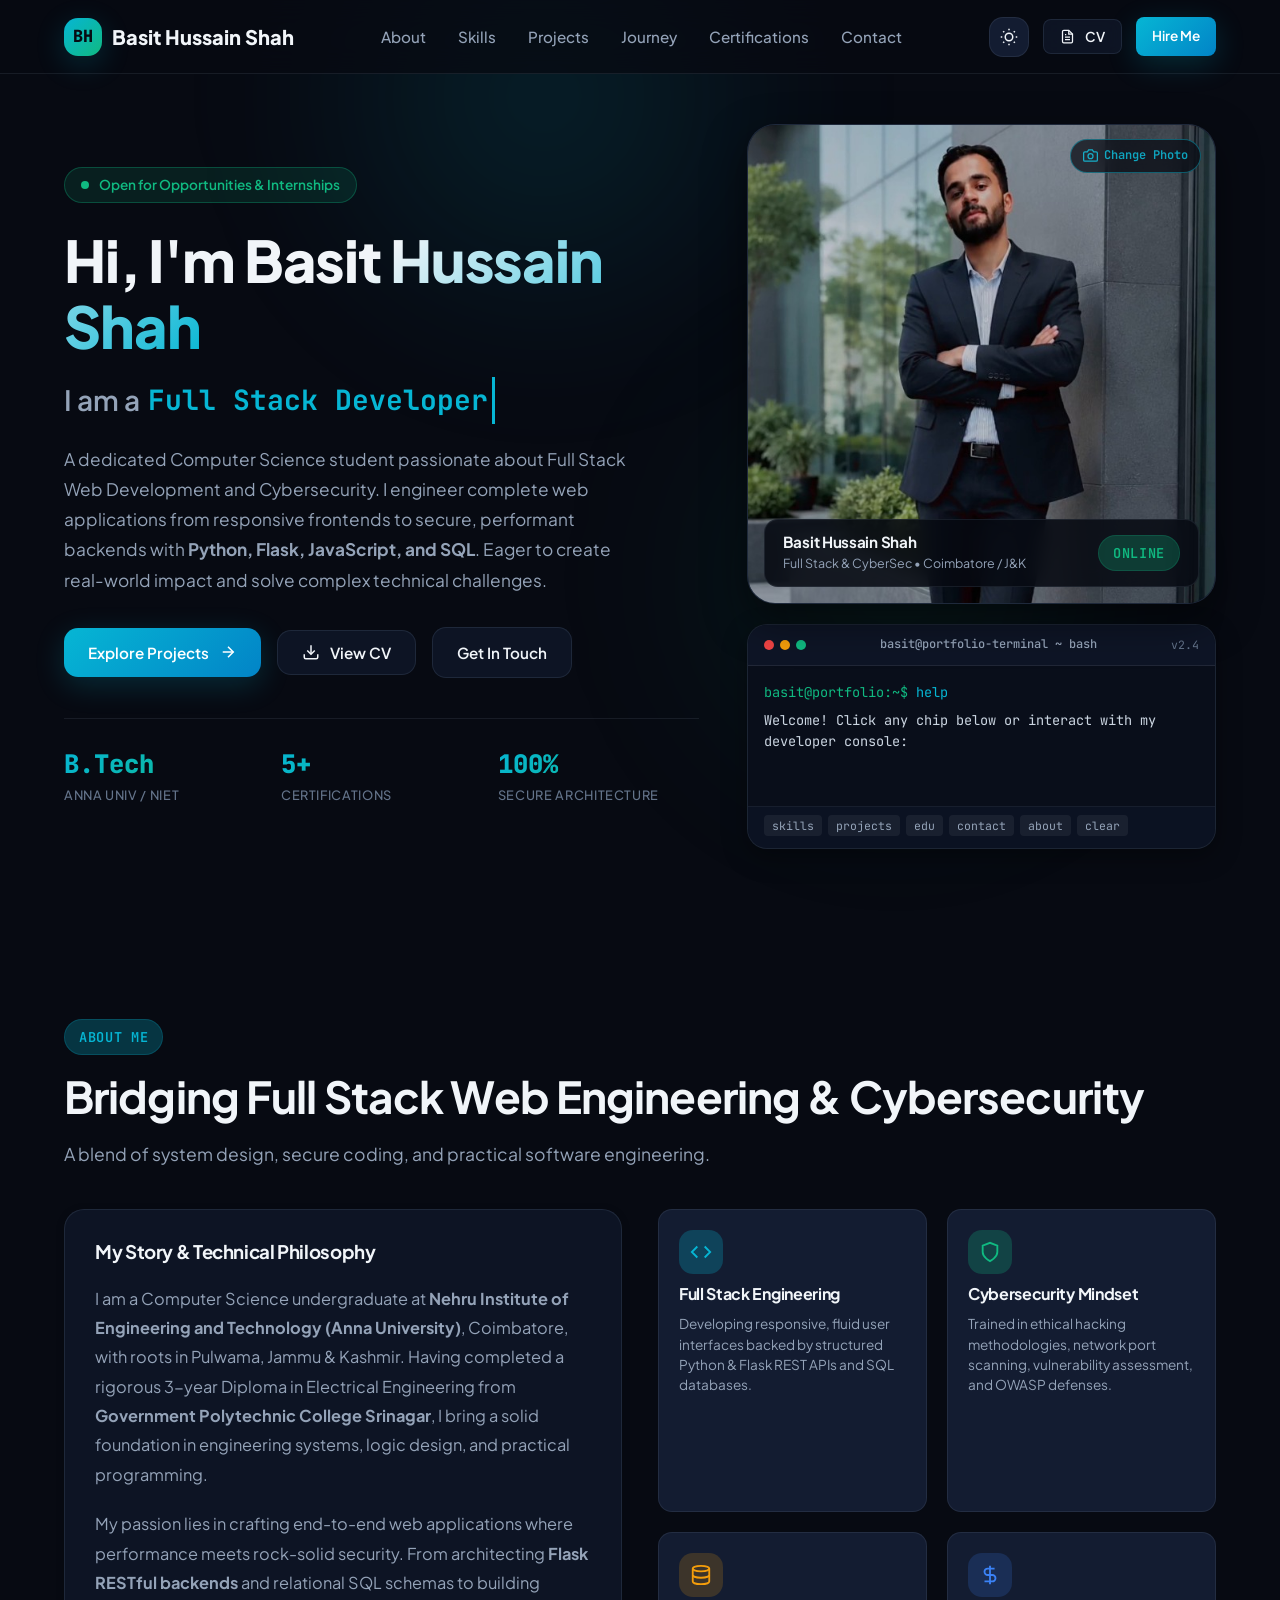
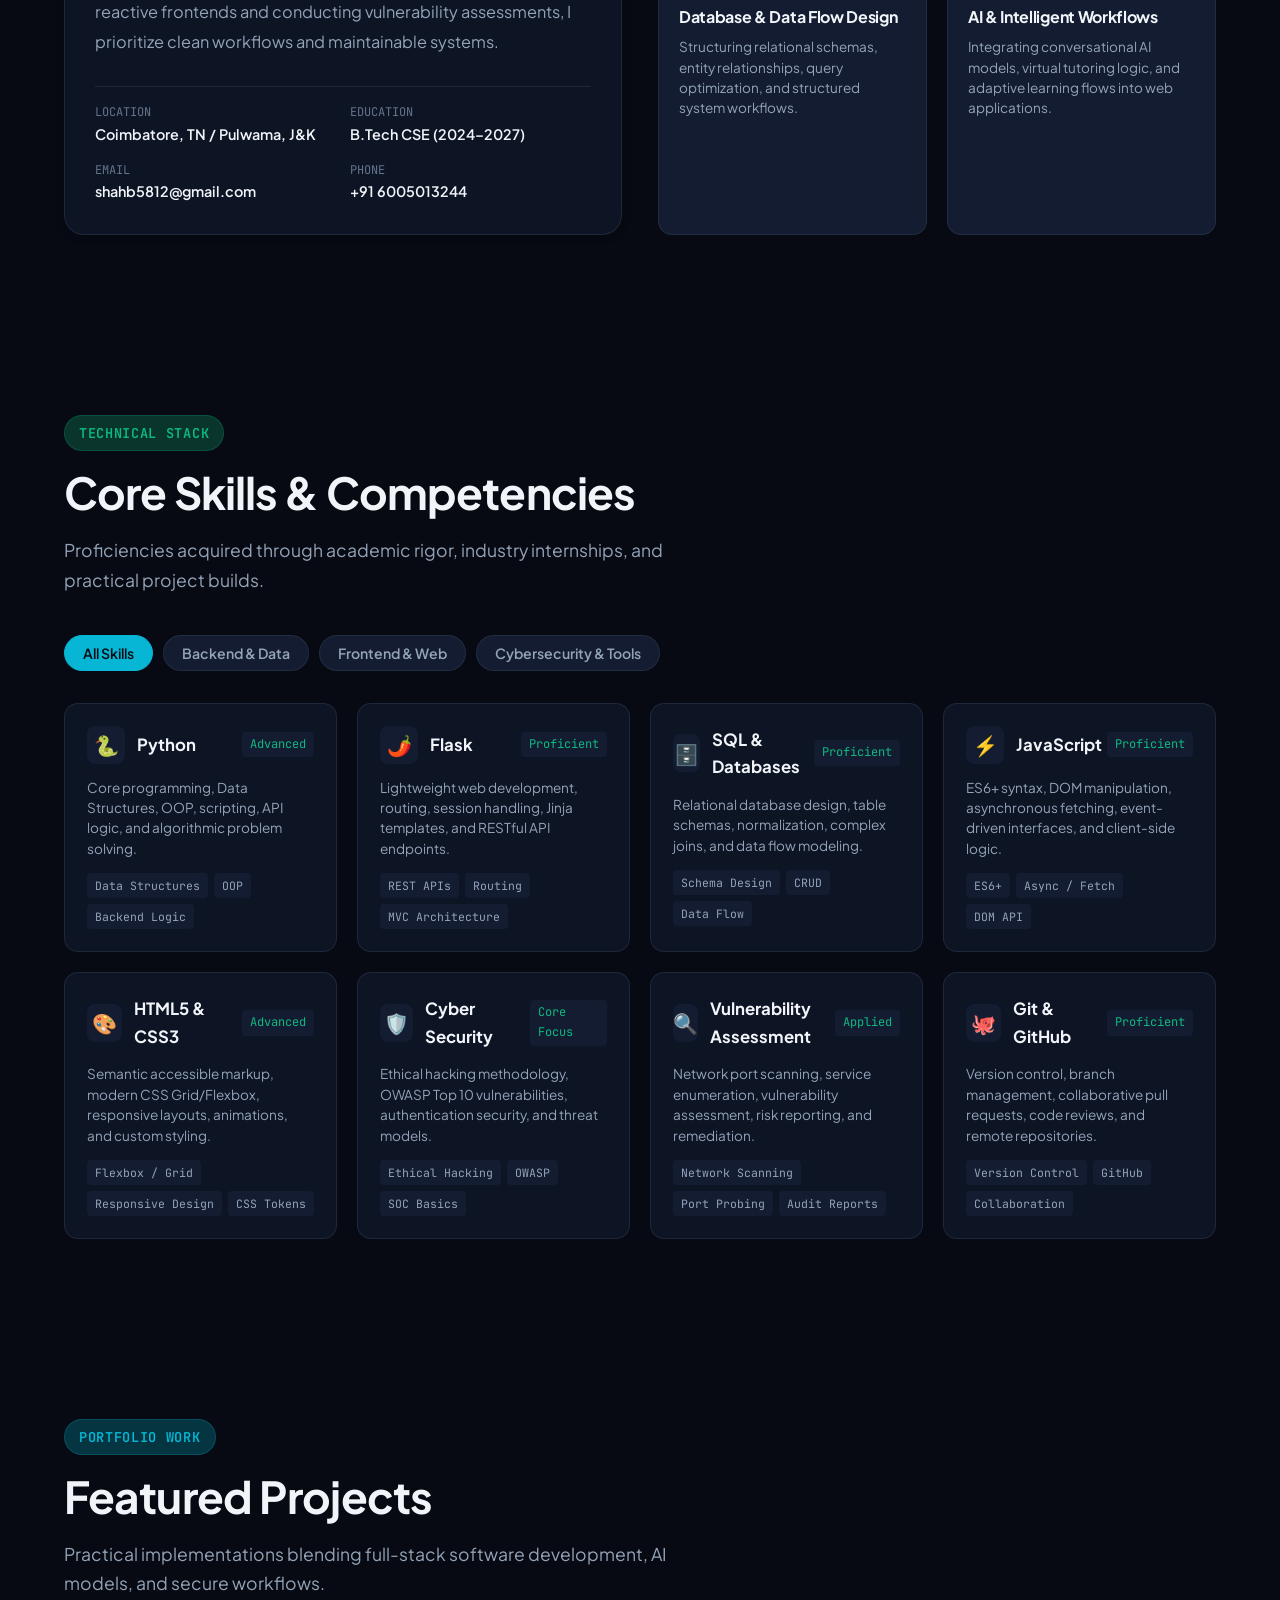
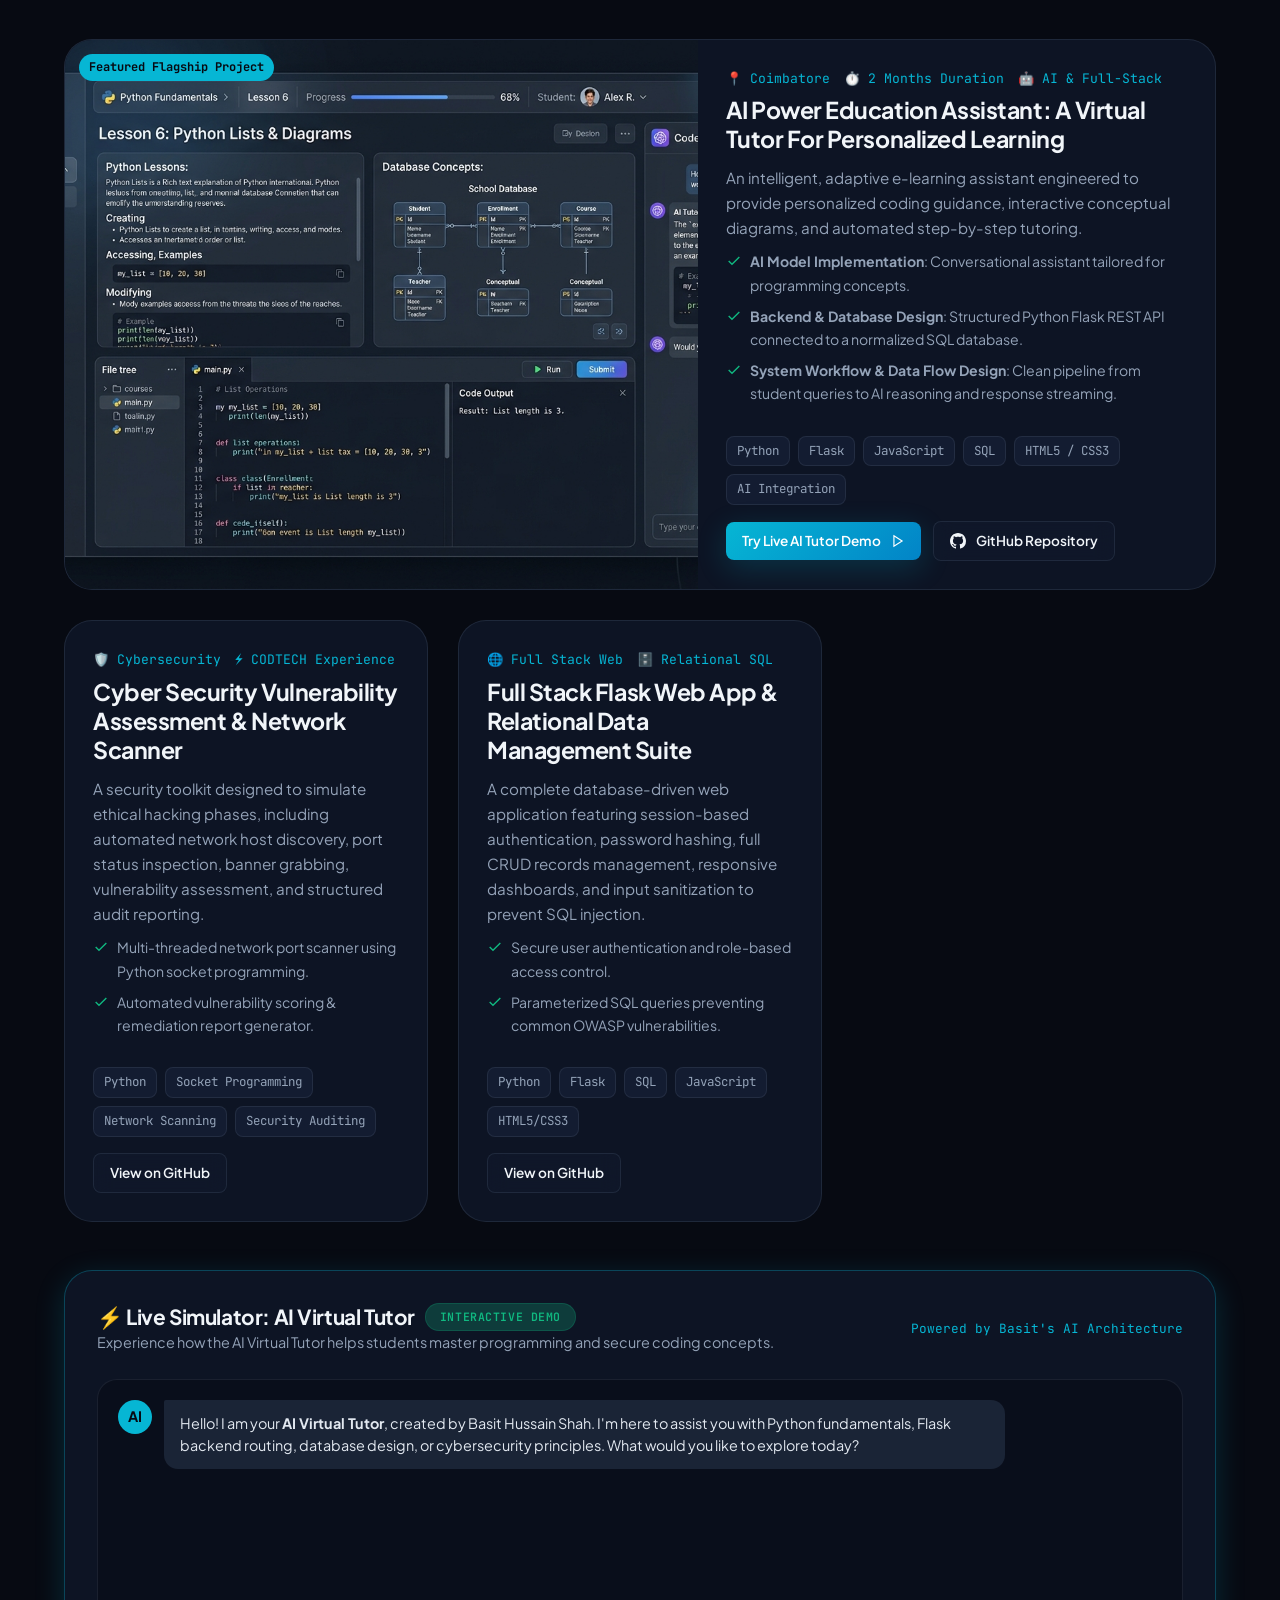
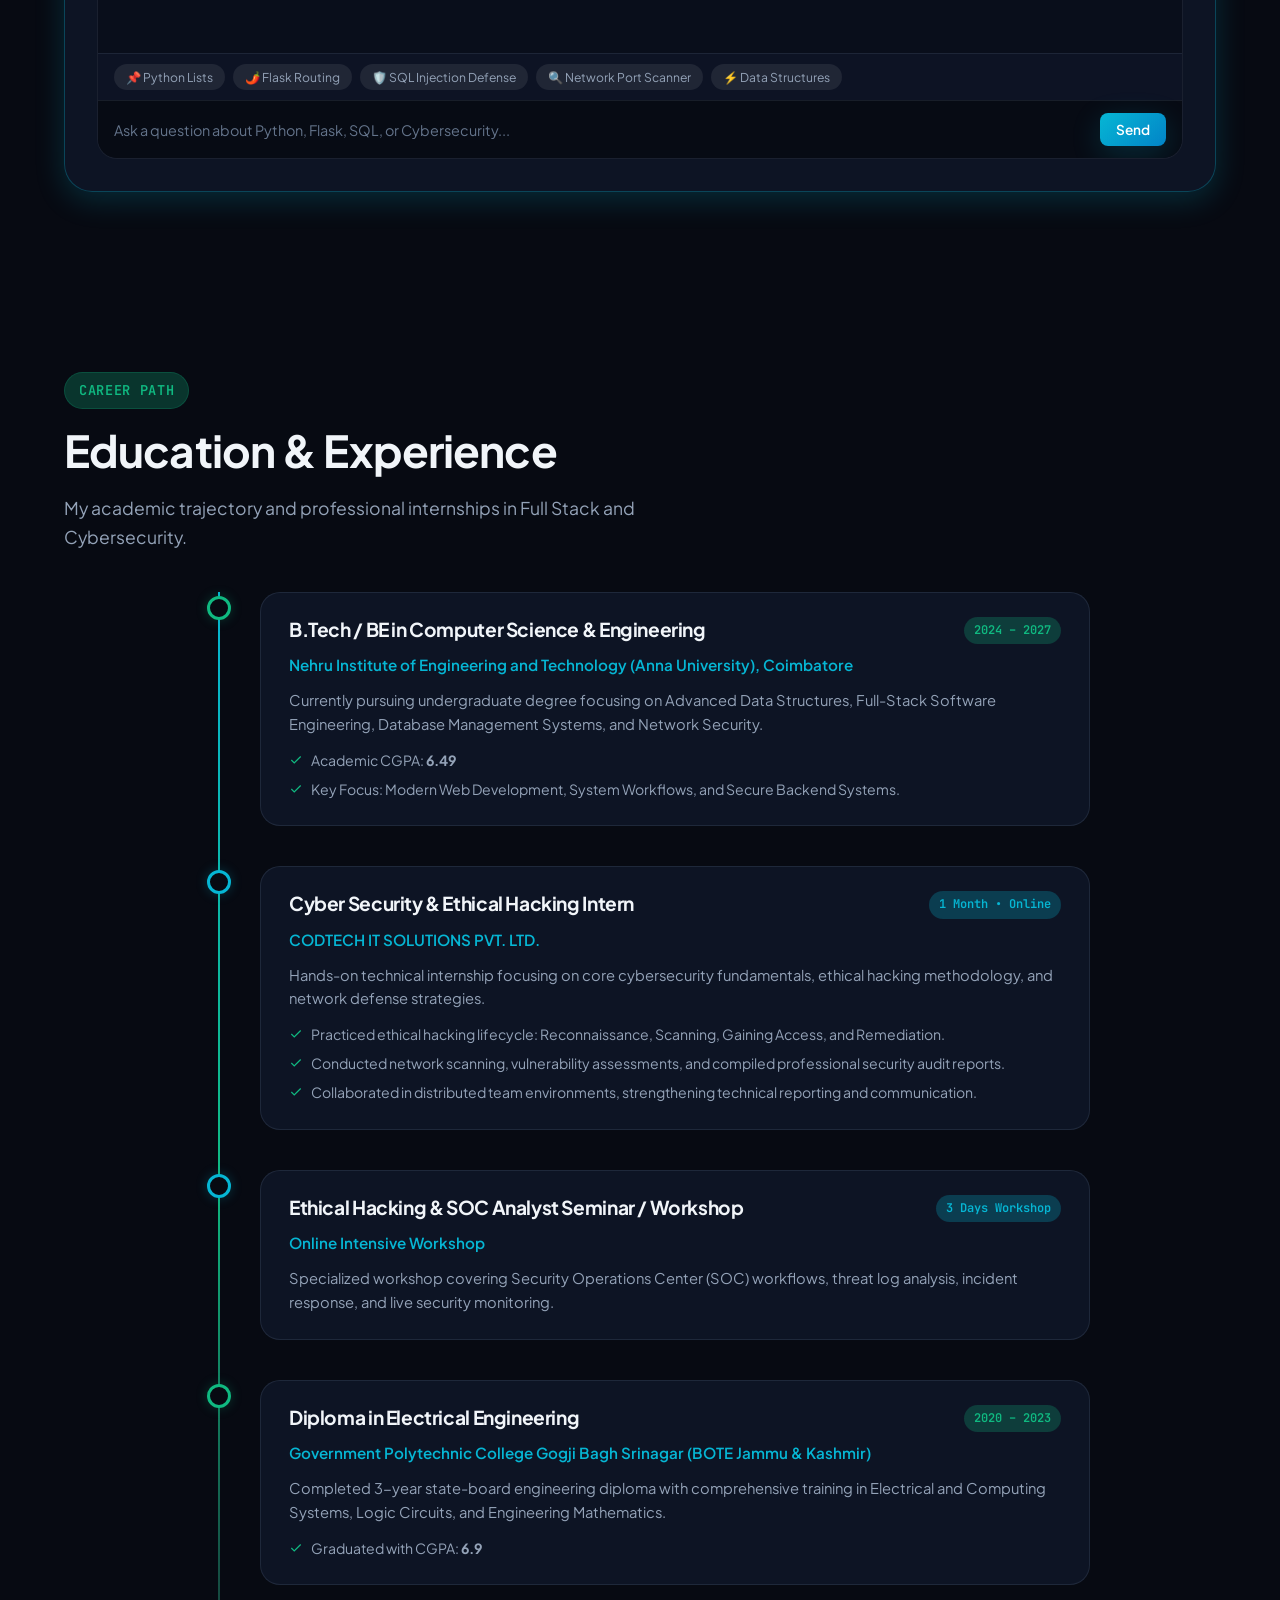
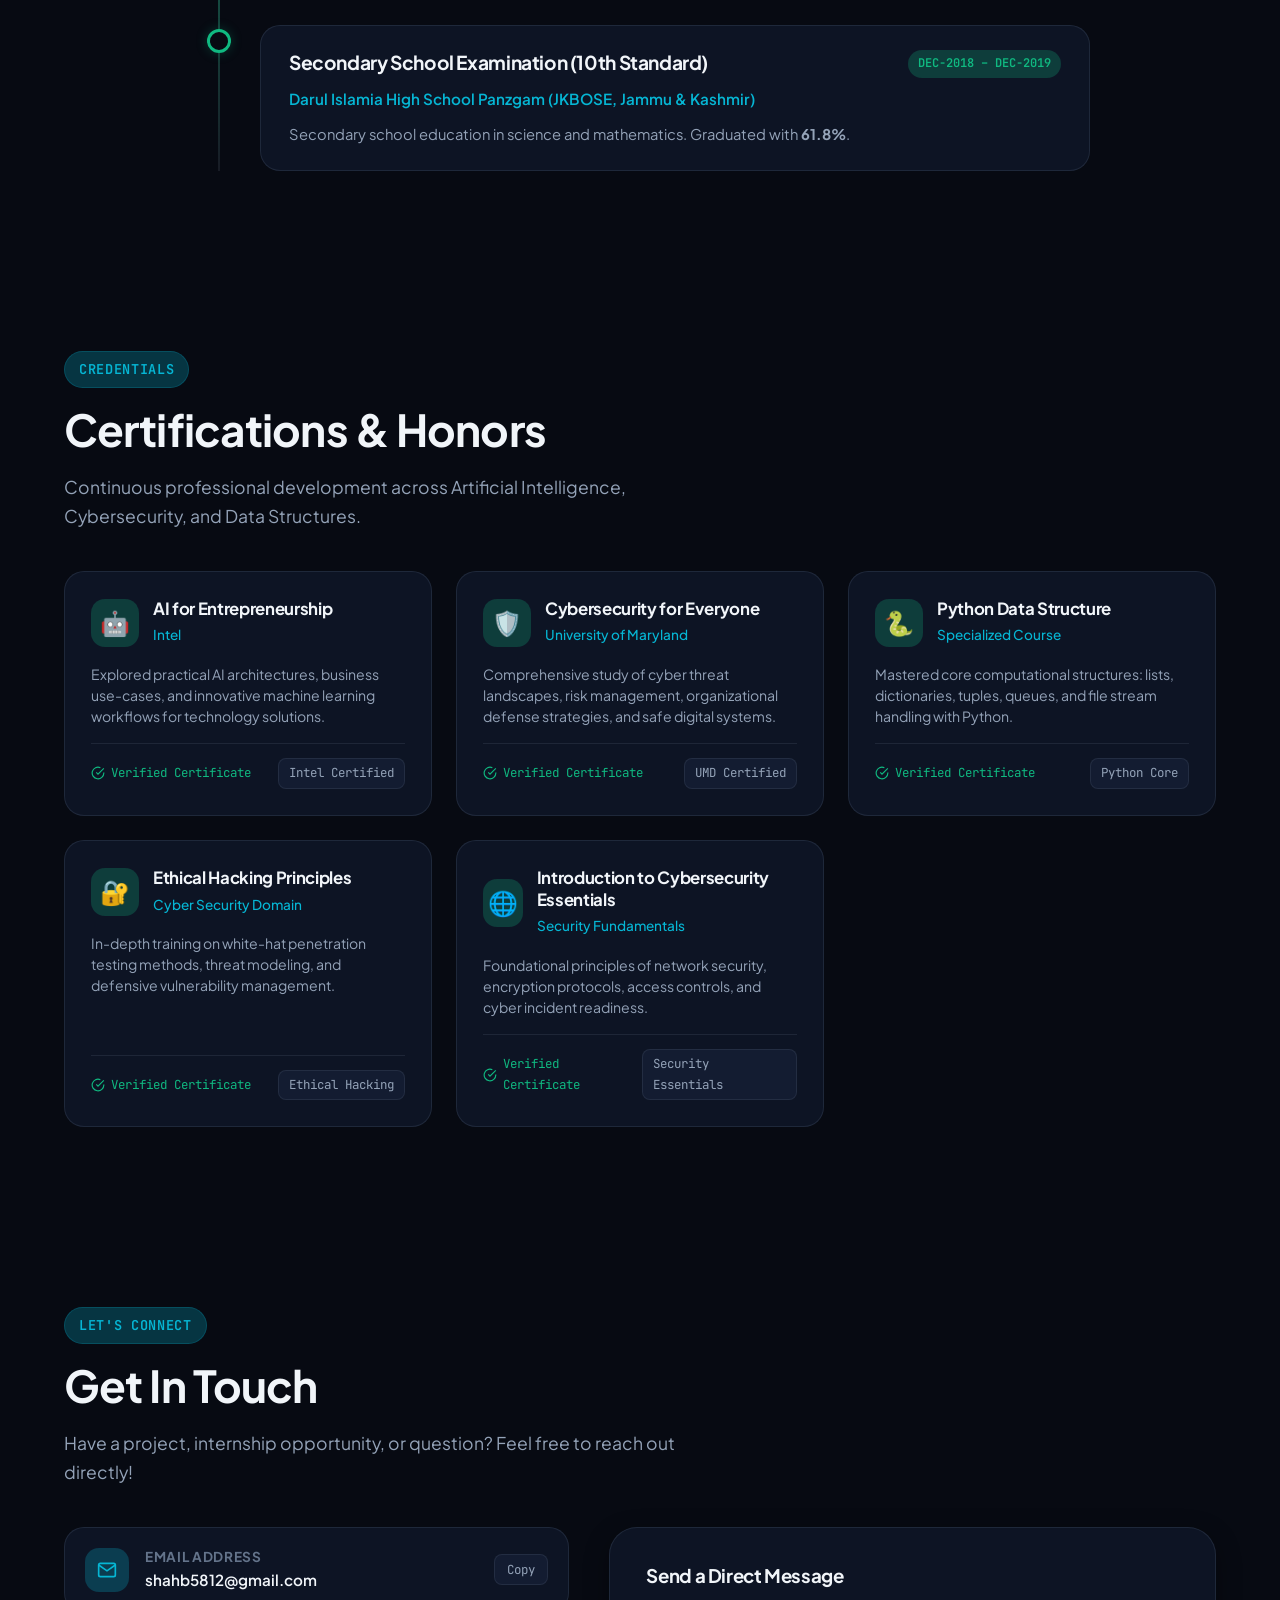
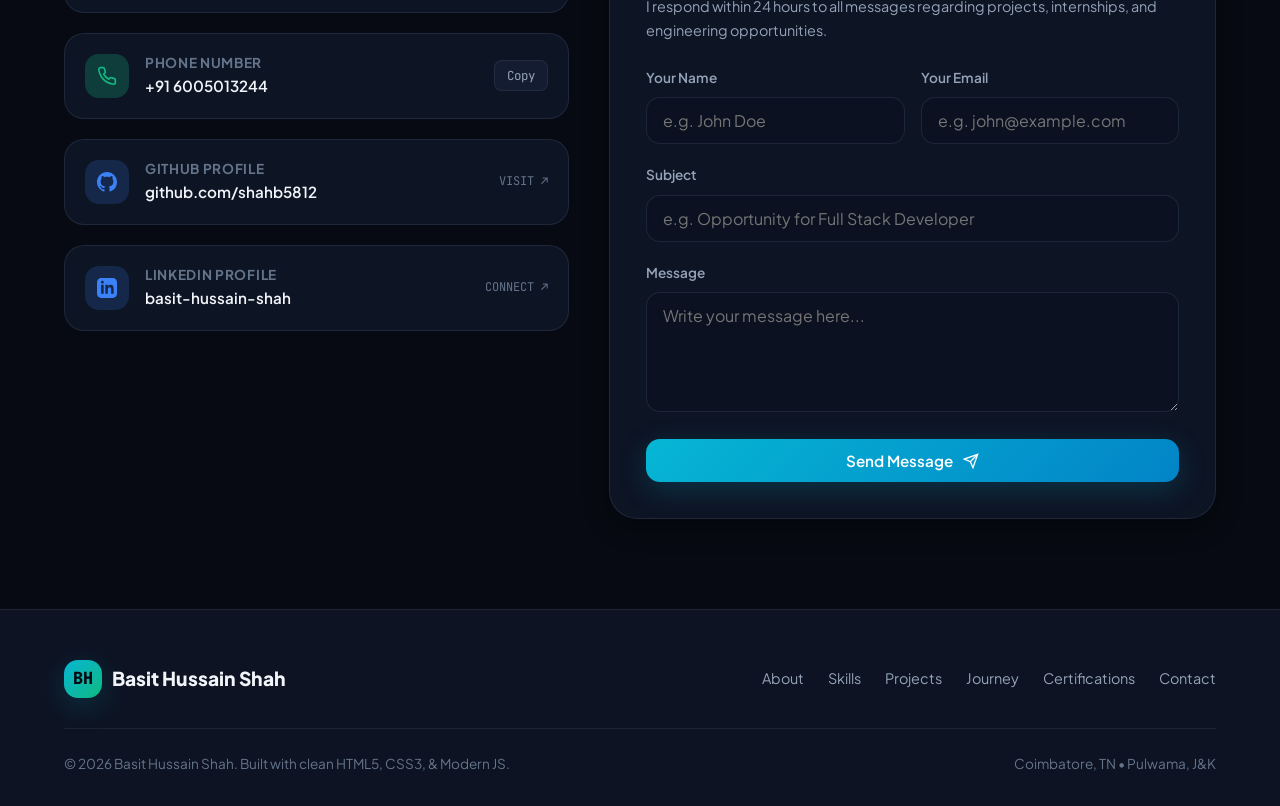
==== index.html @ 91fa0fb9 "Initial commit: Personal Portfolio Website for Basit Hussain Shah" ====
<!DOCTYPE html>
<html lang="en" data-theme="dark">
<head>
  <meta charset="UTF-8">
  <meta name="viewport" content="width=device-width, initial-scale=1.0">
  
  <!-- SEO & Social Meta Tags -->
  <title>Basit Hussain Shah | Full Stack Developer & Cybersecurity Enthusiast</title>
  <meta name="description" content="Portfolio of Basit Hussain Shah - Full Stack Developer specializing in Python, Flask, JavaScript, SQL, and Cybersecurity based in Coimbatore / Jammu & Kashmir.">
  <meta name="keywords" content="Basit Hussain Shah, Full Stack Developer, Python Developer, Flask Developer, Cybersecurity, Ethical Hacking, Portfolio, Anna University">
  <meta name="author" content="Basit Hussain Shah">
  
  <!-- Open Graph / Social Sharing -->
  <meta property="og:title" content="Basit Hussain Shah | Full Stack Developer & Cybersecurity Enthusiast">
  <meta property="og:description" content="Explore full-stack web applications, AI personalized tutor systems, and cybersecurity tools built by Basit Hussain Shah.">
  <meta property="og:type" content="website">
  <meta property="og:image" content="assets/images/avatar.jpg">

  <!-- Favicon -->
  <link rel="icon" type="image/svg+xml" href="data:image/svg+xml,<svg xmlns='http://www.w3.org/2000/svg' viewBox='0 0 24 24' fill='%2306b6d4'><text y='18' font-size='18' font-weight='bold' font-family='sans-serif'>B</text></svg>">

  <!-- Stylesheet -->
  <link rel="stylesheet" href="css/style.css">

  <!-- Structured Data / JSON-LD -->
  <script type="application/ld+json">
  {
    "@context": "https://schema.org",
    "@type": "Person",
    "name": "Basit Hussain Shah",
    "jobTitle": "Full Stack Developer & Cybersecurity Enthusiast",
    "email": "shahb5812@gmail.com",
    "telephone": "+916005013244",
    "url": "https://github.com/shahb5812",
    "sameAs": [
      "https://github.com/shahb5812",
      "https://www.linkedin.com/in/basit-hussain-shah-a06b88405/"
    ],
    "alumniOf": [
      {
        "@type": "CollegeOrUniversity",
        "name": "Nehru Institute of Engineering and Technology (Anna University)"
      },
      {
        "@type": "EducationalOrganization",
        "name": "Government Polytechnic College Gogji Bagh Srinagar"
      }
    ],
    "knowsAbout": ["Python", "Flask", "JavaScript", "HTML5", "CSS3", "SQL", "Cybersecurity", "Ethical Hacking", "Network Scanning"]
  }
  </script>
</head>
<body>

  <!-- ==================== HEADER & NAVBAR ==================== -->
  <header class="header" id="header">
    <div class="container nav-container">
      <a href="#home" class="logo" aria-label="Basit Hussain Shah Portfolio Home">
        <span class="logo-badge">BH</span>
        <span>Basit Hussain Shah</span>
      </a>

      <nav class="nav-menu" id="navMenu" aria-label="Primary Navigation">
        <a href="#about" class="nav-link">About</a>
        <a href="#skills" class="nav-link">Skills</a>
        <a href="#projects" class="nav-link">Projects</a>
        <a href="#timeline" class="nav-link">Journey</a>
        <a href="#certifications" class="nav-link">Certifications</a>
        <a href="#contact" class="nav-link">Contact</a>
      </nav>

      <div class="nav-actions">
        <button class="theme-toggle" id="themeToggle" title="Toggle Theme" aria-label="Toggle light/dark theme">
          <!-- Icon injected by JS -->
        </button>
        <button class="btn btn-secondary btn-sm open-cv-modal" id="navCvBtn">
          <svg width="15" height="15" fill="none" stroke="currentColor" viewBox="0 0 24 24" stroke-width="2">
            <path d="M14 2H6a2 2 0 0 0-2 2v16a2 2 0 0 0 2 2h12a2 2 0 0 0 2-2V8z"></path>
            <polyline points="14 2 14 8 20 8"></polyline>
            <line x1="16" y1="13" x2="8" y2="13"></line>
            <line x1="16" y1="17" x2="8" y2="17"></line>
            <polyline points="10 9 9 9 8 9"></polyline>
          </svg>
          <span>CV</span>
        </button>
        <a href="#contact" class="btn btn-primary btn-sm">Hire Me</a>
        <button class="mobile-toggle" id="mobileToggle" aria-label="Toggle mobile menu">
          <span></span>
          <span></span>
          <span></span>
        </button>
      </div>
    </div>
  </header>

  <!-- ==================== HERO SECTION ==================== -->
  <section class="hero" id="home">
    <div class="container hero-grid">
      <div class="hero-content">
        <div class="availability-pill">
          <span class="pulse-dot"></span>
          <span>Open for Opportunities & Internships</span>
        </div>

        <h1 class="hero-title">
          Hi, I'm <span class="text-gradient">Basit Hussain Shah</span>
        </h1>

        <div class="hero-role-wrapper">
          <span>I am a</span>
          <span class="typewriter-text" id="typewriter"></span>
        </div>

        <p class="hero-description">
          A dedicated Computer Science student passionate about Full Stack Web Development and Cybersecurity. 
          I engineer complete web applications from responsive frontends to secure, performant backends with 
          <strong>Python, Flask, JavaScript, and SQL</strong>. Eager to create real-world impact and solve complex technical challenges.
        </p>

        <div class="hero-buttons">
          <a href="#projects" class="btn btn-primary">
            <span>Explore Projects</span>
            <svg width="18" height="18" fill="none" stroke="currentColor" viewBox="0 0 24 24" stroke-width="2">
              <line x1="5" y1="12" x2="19" y2="12"></line>
              <polyline points="12 5 19 12 12 19"></polyline>
            </svg>
          </a>
          <button class="btn btn-secondary open-cv-modal">
            <svg width="18" height="18" fill="none" stroke="currentColor" viewBox="0 0 24 24" stroke-width="2">
              <path d="M21 15v4a2 2 0 0 1-2 2H5a2 2 0 0 1-2-2v-4"></path>
              <polyline points="7 10 12 15 17 10"></polyline>
              <line x1="12" y1="15" x2="12" y2="3"></line>
            </svg>
            <span>View CV</span>
          </button>
          <a href="#contact" class="btn btn-secondary">Get In Touch</a>
        </div>

        <div class="hero-metrics">
          <div class="metric-item">
            <span class="metric-number text-gradient-cyan-emerald">B.Tech</span>
            <span class="metric-label">Anna Univ / NIET</span>
          </div>
          <div class="metric-item">
            <span class="metric-number text-gradient-cyan-emerald">5+</span>
            <span class="metric-label">Certifications</span>
          </div>
          <div class="metric-item">
            <span class="metric-number text-gradient-cyan-emerald">100%</span>
            <span class="metric-label">Secure Architecture</span>
          </div>
        </div>
      </div>

      <!-- Hero Visual & Live Terminal -->
      <div class="hero-visual">
        <div class="avatar-card" id="avatarCard">
          <img src="assets/images/avatar.jpg" alt="Basit Hussain Shah - Full Stack Developer Avatar" id="heroAvatarImg" loading="eager">
          <label for="photoUploadInput" class="avatar-change-btn" title="Click to upload your own photo" aria-label="Upload your custom photo">
            <svg width="15" height="15" fill="none" stroke="currentColor" viewBox="0 0 24 24" stroke-width="2">
              <path d="M23 19a2 2 0 0 1-2 2H3a2 2 0 0 1-2-2V8a2 2 0 0 1 2-2h4l2-3h6l2 3h4a2 2 0 0 1 2 2z"></path>
              <circle cx="12" cy="13" r="4"></circle>
            </svg>
            <span>Change Photo</span>
          </label>
          <input type="file" id="photoUploadInput" accept="image/*" style="display: none;">
          <div class="avatar-overlay-badge">
            <div class="avatar-info">
              <h4>Basit Hussain Shah</h4>
              <p>Full Stack & CyberSec • Coimbatore / J&K</p>
            </div>
            <span class="section-tag green" style="margin-bottom: 0;">Online</span>
          </div>
        </div>

        <!-- Interactive Terminal Simulator -->
        <div class="terminal-window">
          <div class="terminal-header">
            <div class="terminal-dots">
              <span></span><span></span><span></span>
            </div>
            <span class="terminal-title">basit@portfolio-terminal ~ bash</span>
            <span style="font-size: 0.72rem; color: #64748b;">v2.4</span>
          </div>
          <div class="terminal-body" id="terminalBody">
            <div class="terminal-line"><span class="prompt">basit@portfolio:~$</span> <span class="command">help</span></div>
            <div class="terminal-line"><span class="output">Welcome! Click any chip below or interact with my developer console:</span></div>
          </div>
          <div class="terminal-quick-chips">
            <button class="chip-btn" data-cmd="skills">skills</button>
            <button class="chip-btn" data-cmd="projects">projects</button>
            <button class="chip-btn" data-cmd="edu">edu</button>
            <button class="chip-cmd chip-btn" data-cmd="contact">contact</button>
            <button class="chip-btn" data-cmd="about">about</button>
            <button class="chip-btn" data-cmd="clear">clear</button>
          </div>
        </div>
      </div>
    </div>
  </section>

  <!-- ==================== ABOUT SECTION ==================== -->
  <section class="about" id="about">
    <div class="container">
      <span class="section-tag">About Me</span>
      <h2 class="section-title">Bridging Full Stack Web Engineering & Cybersecurity</h2>
      <p class="section-subtitle">A blend of system design, secure coding, and practical software engineering.</p>

      <div class="about-grid">
        <div class="card about-text-card">
          <h3>My Story & Technical Philosophy</h3>
          <p>
            I am a Computer Science undergraduate at <strong>Nehru Institute of Engineering and Technology (Anna University)</strong>, 
            Coimbatore, with roots in Pulwama, Jammu & Kashmir. Having completed a rigorous 3-year Diploma in Electrical Engineering from 
            <strong>Government Polytechnic College Srinagar</strong>, I bring a solid foundation in engineering systems, logic design, and practical programming.
          </p>
          <p>
            My passion lies in crafting end-to-end web applications where performance meets rock-solid security. From architecting 
            <strong>Flask RESTful backends</strong> and relational SQL schemas to building reactive frontends and conducting vulnerability assessments, 
            I prioritize clean workflows and maintainable systems.
          </p>

          <div class="personal-details-grid">
            <div class="detail-item">
              <span class="detail-key">Location</span>
              <span class="detail-val">Coimbatore, TN / Pulwama, J&K</span>
            </div>
            <div class="detail-item">
              <span class="detail-key">Education</span>
              <span class="detail-val">B.Tech CSE (2024–2027)</span>
            </div>
            <div class="detail-item">
              <span class="detail-key">Email</span>
              <span class="detail-val">shahb5812@gmail.com</span>
            </div>
            <div class="detail-item">
              <span class="detail-key">Phone</span>
              <span class="detail-val">+91 6005013244</span>
            </div>
          </div>
        </div>

        <div class="about-highlights-grid">
          <div class="highlight-box">
            <div class="highlight-icon">
              <svg width="22" height="22" fill="none" stroke="currentColor" viewBox="0 0 24 24" stroke-width="2">
                <polyline points="16 18 22 12 16 6"></polyline>
                <polyline points="8 6 2 12 8 18"></polyline>
              </svg>
            </div>
            <h4>Full Stack Engineering</h4>
            <p>Developing responsive, fluid user interfaces backed by structured Python & Flask REST APIs and SQL databases.</p>
          </div>

          <div class="highlight-box">
            <div class="highlight-icon emerald">
              <svg width="22" height="22" fill="none" stroke="currentColor" viewBox="0 0 24 24" stroke-width="2">
                <path d="M12 22s8-4 8-10V5l-8-3-8 3v7c0 6 8 10 8 10z"></path>
              </svg>
            </div>
            <h4>Cybersecurity Mindset</h4>
            <p>Trained in ethical hacking methodologies, network port scanning, vulnerability assessment, and OWASP defenses.</p>
          </div>

          <div class="highlight-box">
            <div class="highlight-icon amber">
              <svg width="22" height="22" fill="none" stroke="currentColor" viewBox="0 0 24 24" stroke-width="2">
                <ellipse cx="12" cy="5" rx="9" ry="3"></ellipse>
                <path d="M21 12c0 1.66-4 3-9 3s-9-1.34-9-3"></path>
                <path d="M3 5v14c0 1.66 4 3 9 3s9-1.34 9-3V5"></path>
              </svg>
            </div>
            <h4>Database & Data Flow Design</h4>
            <p>Structuring relational schemas, entity relationships, query optimization, and structured system workflows.</p>
          </div>

          <div class="highlight-box">
            <div class="highlight-icon blue">
              <svg width="22" height="22" fill="none" stroke="currentColor" viewBox="0 0 24 24" stroke-width="2">
                <path d="M12 2v20M17 5H9.5a3.5 3.5 0 0 0 0 7h5a3.5 3.5 0 0 1 0 7H6"></path>
              </svg>
            </div>
            <h4>AI & Intelligent Workflows</h4>
            <p>Integrating conversational AI models, virtual tutoring logic, and adaptive learning flows into web applications.</p>
          </div>
        </div>
      </div>
    </div>
  </section>

  <!-- ==================== SKILLS MATRIX ==================== -->
  <section class="skills" id="skills">
    <div class="container">
      <span class="section-tag green">Technical Stack</span>
      <h2 class="section-title">Core Skills & Competencies</h2>
      <p class="section-subtitle">Proficiencies acquired through academic rigor, industry internships, and practical project builds.</p>

      <div class="skills-filter">
        <button class="filter-btn active" data-filter="all">All Skills</button>
        <button class="filter-btn" data-filter="backend">Backend & Data</button>
        <button class="filter-btn" data-filter="frontend">Frontend & Web</button>
        <button class="filter-btn" data-filter="security">Cybersecurity & Tools</button>
      </div>

      <div class="skills-grid">
        <!-- Python -->
        <div class="skill-card" data-category="backend">
          <div class="skill-top">
            <div class="skill-icon-name">
              <div class="skill-icon">🐍</div>
              <span class="skill-name">Python</span>
            </div>
            <span class="skill-level-badge">Advanced</span>
          </div>
          <p class="skill-desc">Core programming, Data Structures, OOP, scripting, API logic, and algorithmic problem solving.</p>
          <div class="skill-tags">
            <span class="skill-tag">Data Structures</span>
            <span class="skill-tag">OOP</span>
            <span class="skill-tag">Backend Logic</span>
          </div>
        </div>

        <!-- Flask -->
        <div class="skill-card" data-category="backend">
          <div class="skill-top">
            <div class="skill-icon-name">
              <div class="skill-icon">🌶️</div>
              <span class="skill-name">Flask</span>
            </div>
            <span class="skill-level-badge">Proficient</span>
          </div>
          <p class="skill-desc">Lightweight web development, routing, session handling, Jinja templates, and RESTful API endpoints.</p>
          <div class="skill-tags">
            <span class="skill-tag">REST APIs</span>
            <span class="skill-tag">Routing</span>
            <span class="skill-tag">MVC Architecture</span>
          </div>
        </div>

        <!-- SQL & Relational Databases -->
        <div class="skill-card" data-category="backend">
          <div class="skill-top">
            <div class="skill-icon-name">
              <div class="skill-icon">🗄️</div>
              <span class="skill-name">SQL & Databases</span>
            </div>
            <span class="skill-level-badge">Proficient</span>
          </div>
          <p class="skill-desc">Relational database design, table schemas, normalization, complex joins, and data flow modeling.</p>
          <div class="skill-tags">
            <span class="skill-tag">Schema Design</span>
            <span class="skill-tag">CRUD</span>
            <span class="skill-tag">Data Flow</span>
          </div>
        </div>

        <!-- JavaScript -->
        <div class="skill-card" data-category="frontend">
          <div class="skill-top">
            <div class="skill-icon-name">
              <div class="skill-icon">⚡</div>
              <span class="skill-name">JavaScript</span>
            </div>
            <span class="skill-level-badge">Proficient</span>
          </div>
          <p class="skill-desc">ES6+ syntax, DOM manipulation, asynchronous fetching, event-driven interfaces, and client-side logic.</p>
          <div class="skill-tags">
            <span class="skill-tag">ES6+</span>
            <span class="skill-tag">Async / Fetch</span>
            <span class="skill-tag">DOM API</span>
          </div>
        </div>

        <!-- HTML5 & CSS3 -->
        <div class="skill-card" data-category="frontend">
          <div class="skill-top">
            <div class="skill-icon-name">
              <div class="skill-icon">🎨</div>
              <span class="skill-name">HTML5 & CSS3</span>
            </div>
            <span class="skill-level-badge">Advanced</span>
          </div>
          <p class="skill-desc">Semantic accessible markup, modern CSS Grid/Flexbox, responsive layouts, animations, and custom styling.</p>
          <div class="skill-tags">
            <span class="skill-tag">Flexbox / Grid</span>
            <span class="skill-tag">Responsive Design</span>
            <span class="skill-tag">CSS Tokens</span>
          </div>
        </div>

        <!-- Cybersecurity Fundamentals -->
        <div class="skill-card" data-category="security">
          <div class="skill-top">
            <div class="skill-icon-name">
              <div class="skill-icon">🛡️</div>
              <span class="skill-name">Cyber Security</span>
            </div>
            <span class="skill-level-badge">Core Focus</span>
          </div>
          <p class="skill-desc">Ethical hacking methodology, OWASP Top 10 vulnerabilities, authentication security, and threat models.</p>
          <div class="skill-tags">
            <span class="skill-tag">Ethical Hacking</span>
            <span class="skill-tag">OWASP</span>
            <span class="skill-tag">SOC Basics</span>
          </div>
        </div>

        <!-- Network Scanning & Vulnerability Assessment -->
        <div class="skill-card" data-category="security">
          <div class="skill-top">
            <div class="skill-icon-name">
              <div class="skill-icon">🔍</div>
              <span class="skill-name">Vulnerability Assessment</span>
            </div>
            <span class="skill-level-badge">Applied</span>
          </div>
          <p class="skill-desc">Network port scanning, service enumeration, vulnerability assessment, risk reporting, and remediation.</p>
          <div class="skill-tags">
            <span class="skill-tag">Network Scanning</span>
            <span class="skill-tag">Port Probing</span>
            <span class="skill-tag">Audit Reports</span>
          </div>
        </div>

        <!-- Git & Version Control -->
        <div class="skill-card" data-category="security">
          <div class="skill-top">
            <div class="skill-icon-name">
              <div class="skill-icon">🐙</div>
              <span class="skill-name">Git & GitHub</span>
            </div>
            <span class="skill-level-badge">Proficient</span>
          </div>
          <p class="skill-desc">Version control, branch management, collaborative pull requests, code reviews, and remote repositories.</p>
          <div class="skill-tags">
            <span class="skill-tag">Version Control</span>
            <span class="skill-tag">GitHub</span>
            <span class="skill-tag">Collaboration</span>
          </div>
        </div>
      </div>
    </div>
  </section>

  <!-- ==================== PROJECTS SECTION ==================== -->
  <section class="projects" id="projects">
    <div class="container">
      <span class="section-tag">Portfolio Work</span>
      <h2 class="section-title">Featured Projects</h2>
      <p class="section-subtitle">Practical implementations blending full-stack software development, AI models, and secure workflows.</p>

      <div class="projects-grid">
        <!-- Featured Project: AI Power Education Assistant -->
        <div class="project-card featured">
          <div class="project-img-wrapper">
            <img src="assets/images/ai-tutor.jpg" alt="AI Powered Education Assistant: Virtual Tutor for Personalized Learning">
            <span class="project-featured-badge">Featured Flagship Project</span>
          </div>
          <div class="project-content">
            <div>
              <div class="project-meta">
                <span>📍 Coimbatore</span>
                <span>⏱️ 2 Months Duration</span>
                <span>🤖 AI & Full-Stack</span>
              </div>
              <h3 class="project-title">AI Power Education Assistant: A Virtual Tutor For Personalized Learning</h3>
              <p class="project-desc">
                An intelligent, adaptive e-learning assistant engineered to provide personalized coding guidance, 
                interactive conceptual diagrams, and automated step-by-step tutoring.
              </p>
              
              <div class="project-features-list">
                <div class="project-feature-item">
                  <svg width="16" height="16" fill="none" stroke="currentColor" viewBox="0 0 24 24" stroke-width="2">
                    <polyline points="20 6 9 17 4 12"></polyline>
                  </svg>
                  <span><strong>AI Model Implementation</strong>: Conversational assistant tailored for programming concepts.</span>
                </div>
                <div class="project-feature-item">
                  <svg width="16" height="16" fill="none" stroke="currentColor" viewBox="0 0 24 24" stroke-width="2">
                    <polyline points="20 6 9 17 4 12"></polyline>
                  </svg>
                  <span><strong>Backend & Database Design</strong>: Structured Python Flask REST API connected to a normalized SQL database.</span>
                </div>
                <div class="project-feature-item">
                  <svg width="16" height="16" fill="none" stroke="currentColor" viewBox="0 0 24 24" stroke-width="2">
                    <polyline points="20 6 9 17 4 12"></polyline>
                  </svg>
                  <span><strong>System Workflow & Data Flow Design</strong>: Clean pipeline from student queries to AI reasoning and response streaming.</span>
                </div>
              </div>
            </div>

            <div>
              <div class="project-tech-stack" style="margin-bottom: 16px;">
                <span class="tech-chip">Python</span>
                <span class="tech-chip">Flask</span>
                <span class="tech-chip">JavaScript</span>
                <span class="tech-chip">SQL</span>
                <span class="tech-chip">HTML5 / CSS3</span>
                <span class="tech-chip">AI Integration</span>
              </div>

              <div class="project-actions">
                <a href="#aiTutorDemo" class="btn btn-primary btn-sm">
                  <span>Try Live AI Tutor Demo</span>
                  <svg width="14" height="14" fill="none" stroke="currentColor" viewBox="0 0 24 24" stroke-width="2">
                    <polygon points="5 3 19 12 5 21 5 3"></polygon>
                  </svg>
                </a>
                <a href="https://github.com/shahb5812" target="_blank" rel="noopener noreferrer" class="btn btn-secondary btn-sm">
                  <svg width="16" height="16" fill="currentColor" viewBox="0 0 24 24">
                    <path d="M12 0C5.37 0 0 5.37 0 12c0 5.31 3.435 9.795 8.205 11.385.6.105.825-.255.825-.57 0-.285-.015-1.23-.015-2.235-3.015.555-3.795-.735-4.035-1.41-.135-.345-.72-1.41-1.23-1.695-.42-.225-1.02-.78-.015-.795.945-.015 1.62.87 1.845 1.23 1.08 1.815 2.805 1.305 3.495.99.105-.78.42-1.305.765-1.605-2.67-.3-5.46-1.335-5.46-5.925 0-1.305.465-2.385 1.23-3.225-.12-.3-.54-1.53.12-3.18 0 0 1.005-.315 3.3 1.23.96-.27 1.98-.405 3-.405s2.04.135 3 .405c2.295-1.56 3.3-1.23 3.3-1.23.66 1.65.24 2.88.12 3.18.765.84 1.23 1.905 1.23 3.225 0 4.605-2.805 5.625-5.475 5.925.435.375.81 1.095.81 2.22 0 1.605-.015 2.895-.015 3.3 0 .315.225.69.825.57A12.02 12.02 0 0 0 24 12c0-6.63-5.37-12-12-12z"/>
                  </svg>
                  <span>GitHub Repository</span>
                </a>
              </div>
            </div>
          </div>
        </div>

        <!-- Project 2: CyberSec Network & Vulnerability Assessment -->
        <div class="project-card">
          <div class="project-content">
            <div>
              <div class="project-meta">
                <span>🛡️ Cybersecurity</span>
                <span>⚡ CODTECH Experience</span>
              </div>
              <h3 class="project-title">Cyber Security Vulnerability Assessment & Network Scanner</h3>
              <p class="project-desc">
                A security toolkit designed to simulate ethical hacking phases, including automated network host discovery, 
                port status inspection, banner grabbing, vulnerability assessment, and structured audit reporting.
              </p>

              <div class="project-features-list">
                <div class="project-feature-item">
                  <svg width="16" height="16" fill="none" stroke="currentColor" viewBox="0 0 24 24" stroke-width="2">
                    <polyline points="20 6 9 17 4 12"></polyline>
                  </svg>
                  <span>Multi-threaded network port scanner using Python socket programming.</span>
                </div>
                <div class="project-feature-item">
                  <svg width="16" height="16" fill="none" stroke="currentColor" viewBox="0 0 24 24" stroke-width="2">
                    <polyline points="20 6 9 17 4 12"></polyline>
                  </svg>
                  <span>Automated vulnerability scoring & remediation report generator.</span>
                </div>
              </div>
            </div>

            <div>
              <div class="project-tech-stack" style="margin-bottom: 16px;">
                <span class="tech-chip">Python</span>
                <span class="tech-chip">Socket Programming</span>
                <span class="tech-chip">Network Scanning</span>
                <span class="tech-chip">Security Auditing</span>
              </div>

              <div class="project-actions">
                <a href="https://github.com/shahb5812" target="_blank" rel="noopener noreferrer" class="btn btn-secondary btn-sm">
                  <span>View on GitHub</span>
                </a>
              </div>
            </div>
          </div>
        </div>

        <!-- Project 3: Full Stack Flask CRUD & Data Suite -->
        <div class="project-card">
          <div class="project-content">
            <div>
              <div class="project-meta">
                <span>🌐 Full Stack Web</span>
                <span>🗄️ Relational SQL</span>
              </div>
              <h3 class="project-title">Full Stack Flask Web App & Relational Data Management Suite</h3>
              <p class="project-desc">
                A complete database-driven web application featuring session-based authentication, password hashing, 
                full CRUD records management, responsive dashboards, and input sanitization to prevent SQL injection.
              </p>

              <div class="project-features-list">
                <div class="project-feature-item">
                  <svg width="16" height="16" fill="none" stroke="currentColor" viewBox="0 0 24 24" stroke-width="2">
                    <polyline points="20 6 9 17 4 12"></polyline>
                  </svg>
                  <span>Secure user authentication and role-based access control.</span>
                </div>
                <div class="project-feature-item">
                  <svg width="16" height="16" fill="none" stroke="currentColor" viewBox="0 0 24 24" stroke-width="2">
                    <polyline points="20 6 9 17 4 12"></polyline>
                  </svg>
                  <span>Parameterized SQL queries preventing common OWASP vulnerabilities.</span>
                </div>
              </div>
            </div>

            <div>
              <div class="project-tech-stack" style="margin-bottom: 16px;">
                <span class="tech-chip">Python</span>
                <span class="tech-chip">Flask</span>
                <span class="tech-chip">SQL</span>
                <span class="tech-chip">JavaScript</span>
                <span class="tech-chip">HTML5/CSS3</span>
              </div>

              <div class="project-actions">
                <a href="https://github.com/shahb5812" target="_blank" rel="noopener noreferrer" class="btn btn-secondary btn-sm">
                  <span>View on GitHub</span>
                </a>
              </div>
            </div>
          </div>
        </div>
      </div>

      <!-- ==================== INTERACTIVE AI TUTOR SIMULATOR ==================== -->
      <div class="ai-tutor-sandbox" id="aiTutorDemo">
        <div class="sandbox-header">
          <div class="sandbox-intro">
            <h3>
              <span>⚡ Live Simulator: AI Virtual Tutor</span>
              <span class="section-tag green" style="margin: 0; font-size: 0.72rem;">Interactive Demo</span>
            </h3>
            <p>Experience how the AI Virtual Tutor helps students master programming and secure coding concepts.</p>
          </div>
          <span style="font-family: var(--font-mono); font-size: 0.8rem; color: var(--accent-cyan);">Powered by Basit's AI Architecture</span>
        </div>

        <div class="sandbox-chat-container">
          <div class="chat-messages" id="chatMessages">
            <div class="chat-msg bot">
              <div class="chat-avatar">AI</div>
              <div class="chat-bubble">
                Hello! I am your <strong>AI Virtual Tutor</strong>, created by Basit Hussain Shah. 
                I'm here to assist you with Python fundamentals, Flask backend routing, database design, or cybersecurity principles. 
                What would you like to explore today?
              </div>
            </div>
          </div>

          <div class="sandbox-quick-prompts">
            <button class="quick-prompt-btn" data-prompt="How do Python lists work?">📌 Python Lists</button>
            <button class="quick-prompt-btn" data-prompt="Explain Flask routing and REST APIs">🌶️ Flask Routing</button>
            <button class="quick-prompt-btn" data-prompt="What is SQL injection and how to prevent it?">🛡️ SQL Injection Defense</button>
            <button class="quick-prompt-btn" data-prompt="Show me how a network port scanner works in Python">🔍 Network Port Scanner</button>
            <button class="quick-prompt-btn" data-prompt="Explain core data structures">⚡ Data Structures</button>
          </div>

          <form class="sandbox-input-form" id="chatForm">
            <input type="text" id="chatInput" placeholder="Ask a question about Python, Flask, SQL, or Cybersecurity..." autocomplete="off">
            <button type="submit" class="btn btn-primary btn-sm">Send</button>
          </form>
        </div>
      </div>
    </div>
  </section>

  <!-- ==================== EXPERIENCE & EDUCATION TIMELINE ==================== -->
  <section class="timeline-section" id="timeline">
    <div class="container">
      <span class="section-tag green">Career Path</span>
      <h2 class="section-title">Education & Experience</h2>
      <p class="section-subtitle">My academic trajectory and professional internships in Full Stack and Cybersecurity.</p>

      <div class="timeline-container">
        <!-- B.Tech -->
        <div class="timeline-item education">
          <div class="timeline-dot"></div>
          <div class="timeline-content">
            <div class="timeline-header">
              <h3 class="timeline-title">B.Tech / BE in Computer Science & Engineering</h3>
              <span class="timeline-badge green">2024 – 2027</span>
            </div>
            <div class="timeline-institution">Nehru Institute of Engineering and Technology (Anna University), Coimbatore</div>
            <p class="timeline-desc">
              Currently pursuing undergraduate degree focusing on Advanced Data Structures, Full-Stack Software Engineering, 
              Database Management Systems, and Network Security.
            </p>
            <div class="timeline-bullets">
              <div class="timeline-bullet-item">
                <svg width="14" height="14" fill="none" stroke="currentColor" viewBox="0 0 24 24" stroke-width="2">
                  <polyline points="20 6 9 17 4 12"></polyline>
                </svg>
                <span>Academic CGPA: <strong>6.49</strong></span>
              </div>
              <div class="timeline-bullet-item">
                <svg width="14" height="14" fill="none" stroke="currentColor" viewBox="0 0 24 24" stroke-width="2">
                  <polyline points="20 6 9 17 4 12"></polyline>
                </svg>
                <span>Key Focus: Modern Web Development, System Workflows, and Secure Backend Systems.</span>
              </div>
            </div>
          </div>
        </div>

        <!-- Cyber Security Internship -->
        <div class="timeline-item">
          <div class="timeline-dot"></div>
          <div class="timeline-content">
            <div class="timeline-header">
              <h3 class="timeline-title">Cyber Security & Ethical Hacking Intern</h3>
              <span class="timeline-badge">1 Month • Online</span>
            </div>
            <div class="timeline-institution">CODTECH IT SOLUTIONS PVT. LTD.</div>
            <p class="timeline-desc">
              Hands-on technical internship focusing on core cybersecurity fundamentals, ethical hacking methodology, and network defense strategies.
            </p>
            <div class="timeline-bullets">
              <div class="timeline-bullet-item">
                <svg width="14" height="14" fill="none" stroke="currentColor" viewBox="0 0 24 24" stroke-width="2">
                  <polyline points="20 6 9 17 4 12"></polyline>
                </svg>
                <span>Practiced ethical hacking lifecycle: Reconnaissance, Scanning, Gaining Access, and Remediation.</span>
              </div>
              <div class="timeline-bullet-item">
                <svg width="14" height="14" fill="none" stroke="currentColor" viewBox="0 0 24 24" stroke-width="2">
                  <polyline points="20 6 9 17 4 12"></polyline>
                </svg>
                <span>Conducted network scanning, vulnerability assessments, and compiled professional security audit reports.</span>
              </div>
              <div class="timeline-bullet-item">
                <svg width="14" height="14" fill="none" stroke="currentColor" viewBox="0 0 24 24" stroke-width="2">
                  <polyline points="20 6 9 17 4 12"></polyline>
                </svg>
                <span>Collaborated in distributed team environments, strengthening technical reporting and communication.</span>
              </div>
            </div>
          </div>
        </div>

        <!-- SOC Analyst Seminar -->
        <div class="timeline-item">
          <div class="timeline-dot"></div>
          <div class="timeline-content">
            <div class="timeline-header">
              <h3 class="timeline-title">Ethical Hacking & SOC Analyst Seminar / Workshop</h3>
              <span class="timeline-badge">3 Days Workshop</span>
            </div>
            <div class="timeline-institution">Online Intensive Workshop</div>
            <p class="timeline-desc">
              Specialized workshop covering Security Operations Center (SOC) workflows, threat log analysis, incident response, and live security monitoring.
            </p>
          </div>
        </div>

        <!-- Diploma in Engineering -->
        <div class="timeline-item education">
          <div class="timeline-dot"></div>
          <div class="timeline-content">
            <div class="timeline-header">
              <h3 class="timeline-title">Diploma in Electrical Engineering</h3>
              <span class="timeline-badge green">2020 – 2023</span>
            </div>
            <div class="timeline-institution">Government Polytechnic College Gogji Bagh Srinagar (BOTE Jammu & Kashmir)</div>
            <p class="timeline-desc">
              Completed 3-year state-board engineering diploma with comprehensive training in Electrical and Computing Systems, Logic Circuits, and Engineering Mathematics.
            </p>
            <div class="timeline-bullets">
              <div class="timeline-bullet-item">
                <svg width="14" height="14" fill="none" stroke="currentColor" viewBox="0 0 24 24" stroke-width="2">
                  <polyline points="20 6 9 17 4 12"></polyline>
                </svg>
                <span>Graduated with CGPA: <strong>6.9</strong></span>
              </div>
            </div>
          </div>
        </div>

        <!-- Matriculation -->
        <div class="timeline-item education">
          <div class="timeline-dot"></div>
          <div class="timeline-content">
            <div class="timeline-header">
              <h3 class="timeline-title">Secondary School Examination (10th Standard)</h3>
              <span class="timeline-badge green">DEC-2018 – DEC-2019</span>
            </div>
            <div class="timeline-institution">Darul Islamia High School Panzgam (JKBOSE, Jammu & Kashmir)</div>
            <p class="timeline-desc">
              Secondary school education in science and mathematics. Graduated with <strong>61.8%</strong>.
            </p>
          </div>
        </div>
      </div>
    </div>
  </section>

  <!-- ==================== CERTIFICATIONS SECTION ==================== -->
  <section class="certifications" id="certifications">
    <div class="container">
      <span class="section-tag">Credentials</span>
      <h2 class="section-title">Certifications & Honors</h2>
      <p class="section-subtitle">Continuous professional development across Artificial Intelligence, Cybersecurity, and Data Structures.</p>

      <div class="certs-grid">
        <!-- Cert 1: Intel AI -->
        <div class="cert-card">
          <div class="cert-top">
            <div class="cert-icon">🤖</div>
            <div class="cert-info">
              <h4>AI for Entrepreneurship</h4>
              <span class="cert-issuer">Intel</span>
            </div>
          </div>
          <p class="cert-desc">Explored practical AI architectures, business use-cases, and innovative machine learning workflows for technology solutions.</p>
          <div class="cert-footer">
            <span class="cert-verified">
              <svg width="14" height="14" fill="none" stroke="currentColor" viewBox="0 0 24 24" stroke-width="2">
                <path d="M22 11.08V12a10 10 0 1 1-5.93-9.14"></path>
                <polyline points="22 4 12 14.01 9 11.01"></polyline>
              </svg>
              <span>Verified Certificate</span>
            </span>
            <span class="tech-chip">Intel Certified</span>
          </div>
        </div>

        <!-- Cert 2: Univ of Maryland -->
        <div class="cert-card">
          <div class="cert-top">
            <div class="cert-icon">🛡️</div>
            <div class="cert-info">
              <h4>Cybersecurity for Everyone</h4>
              <span class="cert-issuer">University of Maryland</span>
            </div>
          </div>
          <p class="cert-desc">Comprehensive study of cyber threat landscapes, risk management, organizational defense strategies, and safe digital systems.</p>
          <div class="cert-footer">
            <span class="cert-verified">
              <svg width="14" height="14" fill="none" stroke="currentColor" viewBox="0 0 24 24" stroke-width="2">
                <path d="M22 11.08V12a10 10 0 1 1-5.93-9.14"></path>
                <polyline points="22 4 12 14.01 9 11.01"></polyline>
              </svg>
              <span>Verified Certificate</span>
            </span>
            <span class="tech-chip">UMD Certified</span>
          </div>
        </div>

        <!-- Cert 3: Python Data Structure -->
        <div class="cert-card">
          <div class="cert-top">
            <div class="cert-icon">🐍</div>
            <div class="cert-info">
              <h4>Python Data Structure</h4>
              <span class="cert-issuer">Specialized Course</span>
            </div>
          </div>
          <p class="cert-desc">Mastered core computational structures: lists, dictionaries, tuples, queues, and file stream handling with Python.</p>
          <div class="cert-footer">
            <span class="cert-verified">
              <svg width="14" height="14" fill="none" stroke="currentColor" viewBox="0 0 24 24" stroke-width="2">
                <path d="M22 11.08V12a10 10 0 1 1-5.93-9.14"></path>
                <polyline points="22 4 12 14.01 9 11.01"></polyline>
              </svg>
              <span>Verified Certificate</span>
            </span>
            <span class="tech-chip">Python Core</span>
          </div>
        </div>

        <!-- Cert 4: Ethical Hacking Principles -->
        <div class="cert-card">
          <div class="cert-top">
            <div class="cert-icon">🔐</div>
            <div class="cert-info">
              <h4>Ethical Hacking Principles</h4>
              <span class="cert-issuer">Cyber Security Domain</span>
            </div>
          </div>
          <p class="cert-desc">In-depth training on white-hat penetration testing methods, threat modeling, and defensive vulnerability management.</p>
          <div class="cert-footer">
            <span class="cert-verified">
              <svg width="14" height="14" fill="none" stroke="currentColor" viewBox="0 0 24 24" stroke-width="2">
                <path d="M22 11.08V12a10 10 0 1 1-5.93-9.14"></path>
                <polyline points="22 4 12 14.01 9 11.01"></polyline>
              </svg>
              <span>Verified Certificate</span>
            </span>
            <span class="tech-chip">Ethical Hacking</span>
          </div>
        </div>

        <!-- Cert 5: Intro to Cybersecurity Essentials -->
        <div class="cert-card">
          <div class="cert-top">
            <div class="cert-icon">🌐</div>
            <div class="cert-info">
              <h4>Introduction to Cybersecurity Essentials</h4>
              <span class="cert-issuer">Security Fundamentals</span>
            </div>
          </div>
          <p class="cert-desc">Foundational principles of network security, encryption protocols, access controls, and cyber incident readiness.</p>
          <div class="cert-footer">
            <span class="cert-verified">
              <svg width="14" height="14" fill="none" stroke="currentColor" viewBox="0 0 24 24" stroke-width="2">
                <path d="M22 11.08V12a10 10 0 1 1-5.93-9.14"></path>
                <polyline points="22 4 12 14.01 9 11.01"></polyline>
              </svg>
              <span>Verified Certificate</span>
            </span>
            <span class="tech-chip">Security Essentials</span>
          </div>
        </div>
      </div>
    </div>
  </section>

  <!-- ==================== CONTACT SECTION ==================== -->
  <section class="contact" id="contact">
    <div class="container">
      <span class="section-tag">Let's Connect</span>
      <h2 class="section-title">Get In Touch</h2>
      <p class="section-subtitle">Have a project, internship opportunity, or question? Feel free to reach out directly!</p>

      <div class="contact-grid">
        <div class="contact-info-panel">
          <!-- Email Card -->
          <div class="contact-card-link">
            <div class="contact-card-left">
              <div class="contact-icon">
                <svg width="20" height="20" fill="none" stroke="currentColor" viewBox="0 0 24 24" stroke-width="2">
                  <path d="M4 4h16c1.1 0 2 .9 2 2v12c0 1.1-.9 2-2 2H4c-1.1 0-2-.9-2-2V6c0-1.1.9-2 2-2z"></path>
                  <polyline points="22,6 12,13 2,6"></polyline>
                </svg>
              </div>
              <div class="contact-meta">
                <h5>Email Address</h5>
                <p>shahb5812@gmail.com</p>
              </div>
            </div>
            <button class="copy-btn" data-copy="shahb5812@gmail.com">Copy</button>
          </div>

          <!-- Phone Card -->
          <div class="contact-card-link">
            <div class="contact-card-left">
              <div class="contact-icon emerald">
                <svg width="20" height="20" fill="none" stroke="currentColor" viewBox="0 0 24 24" stroke-width="2">
                  <path d="M22 16.92v3a2 2 0 0 1-2.18 2 19.79 19.79 0 0 1-8.63-3.07 19.5 19.5 0 0 1-6-6 19.79 19.79 0 0 1-3.07-8.67A2 2 0 0 1 4.11 2h3a2 2 0 0 1 2 1.72 12.84 12.84 0 0 0 .7 2.81 2 2 0 0 1-.45 2.11L8.09 9.91a16 16 0 0 0 6 6l1.27-1.27a2 2 0 0 1 2.11-.45 12.84 12.84 0 0 0 2.81.7A2 2 0 0 1 22 16.92z"></path>
                </svg>
              </div>
              <div class="contact-meta">
                <h5>Phone Number</h5>
                <p>+91 6005013244</p>
              </div>
            </div>
            <button class="copy-btn" data-copy="+916005013244">Copy</button>
          </div>

          <!-- GitHub Card -->
          <a href="https://github.com/shahb5812" target="_blank" rel="noopener noreferrer" class="contact-card-link">
            <div class="contact-card-left">
              <div class="contact-icon blue">
                <svg width="20" height="20" fill="currentColor" viewBox="0 0 24 24">
                  <path d="M12 0C5.37 0 0 5.37 0 12c0 5.31 3.435 9.795 8.205 11.385.6.105.825-.255.825-.57 0-.285-.015-1.23-.015-2.235-3.015.555-3.795-.735-4.035-1.41-.135-.345-.72-1.41-1.23-1.695-.42-.225-1.02-.78-.015-.795.945-.015 1.62.87 1.845 1.23 1.08 1.815 2.805 1.305 3.495.99.105-.78.42-1.305.765-1.605-2.67-.3-5.46-1.335-5.46-5.925 0-1.305.465-2.385 1.23-3.225-.12-.3-.54-1.53.12-3.18 0 0 1.005-.315 3.3 1.23.96-.27 1.98-.405 3-.405s2.04.135 3 .405c2.295-1.56 3.3-1.23 3.3-1.23.66 1.65.24 2.88.12 3.18.765.84 1.23 1.905 1.23 3.225 0 4.605-2.805 5.625-5.475 5.925.435.375.81 1.095.81 2.22 0 1.605-.015 2.895-.015 3.3 0 .315.225.69.825.57A12.02 12.02 0 0 0 24 12c0-6.63-5.37-12-12-12z"/>
                </svg>
              </div>
              <div class="contact-meta">
                <h5>GitHub Profile</h5>
                <p>github.com/shahb5812</p>
              </div>
            </div>
            <span class="detail-key">Visit ↗</span>
          </a>

          <!-- LinkedIn Card -->
          <a href="https://www.linkedin.com/in/basit-hussain-shah-a06b88405/" target="_blank" rel="noopener noreferrer" class="contact-card-link">
            <div class="contact-card-left">
              <div class="contact-icon blue">
                <svg width="20" height="20" fill="currentColor" viewBox="0 0 24 24">
                  <path d="M19 0h-14c-2.761 0-5 2.239-5 5v14c0 2.761 2.239 5 5 5h14c2.762 0 5-2.239 5-5v-14c0-2.761-2.238-5-5-5zm-11 19h-3v-11h3v11zm-1.5-12.268c-.966 0-1.75-.79-1.75-1.764s.784-1.764 1.75-1.764 1.75.79 1.75 1.764-.783 1.764-1.75 1.764zm13.5 12.268h-3v-5.604c0-3.368-4-3.113-4 0v5.604h-3v-11h3v1.765c1.396-2.586 7-2.777 7 2.476v6.759z"/>
                </svg>
              </div>
              <div class="contact-meta">
                <h5>LinkedIn Profile</h5>
                <p>basit-hussain-shah</p>
              </div>
            </div>
            <span class="detail-key">Connect ↗</span>
          </a>
        </div>

        <!-- Contact Form -->
        <div class="contact-form-card">
          <h3 style="margin-bottom: 8px;">Send a Direct Message</h3>
          <p style="color: var(--text-secondary); font-size: 0.9rem; margin-bottom: 24px;">
            I respond within 24 hours to all messages regarding projects, internships, and engineering opportunities.
          </p>

          <form id="contactForm">
            <div class="form-row">
              <div class="form-group">
                <label class="form-label" for="senderName">Your Name</label>
                <input type="text" id="senderName" class="form-control" placeholder="e.g. John Doe" required>
              </div>
              <div class="form-group">
                <label class="form-label" for="senderEmail">Your Email</label>
                <input type="email" id="senderEmail" class="form-control" placeholder="e.g. john@example.com" required>
              </div>
            </div>

            <div class="form-group">
              <label class="form-label" for="emailSubject">Subject</label>
              <input type="text" id="emailSubject" class="form-control" placeholder="e.g. Opportunity for Full Stack Developer" required>
            </div>

            <div class="form-group">
              <label class="form-label" for="emailMessage">Message</label>
              <textarea id="emailMessage" class="form-control" placeholder="Write your message here..." required></textarea>
            </div>

            <button type="submit" class="btn btn-primary" style="width: 100%;">
              <span>Send Message</span>
              <svg width="16" height="16" fill="none" stroke="currentColor" viewBox="0 0 24 24" stroke-width="2">
                <line x1="22" y1="2" x2="11" y2="13"></line>
                <polygon points="22 2 15 22 11 13 2 9 22 2"></polygon>
              </svg>
            </button>
          </form>
        </div>
      </div>
    </div>
  </section>

  <!-- ==================== FOOTER ==================== -->
  <footer class="footer">
    <div class="container">
      <div class="footer-top">
        <div class="footer-logo">
          <span class="logo-badge">BH</span>
          <span>Basit Hussain Shah</span>
        </div>

        <div class="footer-links">
          <a href="#about">About</a>
          <a href="#skills">Skills</a>
          <a href="#projects">Projects</a>
          <a href="#timeline">Journey</a>
          <a href="#certifications">Certifications</a>
          <a href="#contact">Contact</a>
        </div>
      </div>

      <div class="footer-bottom">
        <p>© 2026 Basit Hussain Shah. Built with clean HTML5, CSS3, & Modern JS.</p>
        <p>Coimbatore, TN • Pulwama, J&K</p>
      </div>
    </div>
  </footer>

  <!-- ==================== BACK TO TOP BUTTON ==================== -->
  <button class="back-to-top" id="backToTop" title="Back to Top" aria-label="Back to top of page">
    <svg width="20" height="20" fill="none" stroke="currentColor" viewBox="0 0 24 24" stroke-width="2">
      <polyline points="18 15 12 9 6 15"></polyline>
    </svg>
  </button>

  <!-- ==================== CV VIEWER MODAL ==================== -->
  <div class="modal-backdrop" id="cvModal" role="dialog" aria-modal="true" aria-labelledby="cvModalTitle">
    <div class="modal-card">
      <div class="modal-header">
        <h3 id="cvModalTitle">Curriculum Vitae — Basit Hussain Shah</h3>
        <div class="modal-header-actions">
          <button class="btn btn-primary btn-sm" id="printCvBtn">
            <svg width="15" height="15" fill="none" stroke="currentColor" viewBox="0 0 24 24" stroke-width="2">
              <polyline points="6 9 6 2 18 2 18 9"></polyline>
              <path d="M6 18H4a2 2 0 0 1-2-2v-5a2 2 0 0 1 2-2h16a2 2 0 0 1 2 2v5a2 2 0 0 1-2 2h-2"></path>
              <rect x="6" y="14" width="12" height="8"></rect>
            </svg>
            <span>Print / Save PDF</span>
          </button>
          <button class="theme-toggle close-cv-modal" aria-label="Close CV Modal">✕</button>
        </div>
      </div>

      <div class="modal-body">
        <div class="cv-paper">
          <div class="cv-header-title">Basit Hussain Shah</div>
          <div class="cv-contact-row">
            <span>📞 +916005013244</span>
            <span>✉️ shahb5812@gmail.com</span>
            <span>🔗 LinkedIn: <a href="https://www.linkedin.com/in/basit-hussain-shah-a06b88405/" target="_blank" style="color: inherit; text-decoration: underline;">Basit Hussain Shah</a></span>
            <span>🐙 GitHub: shahb5812</span>
            <span>📍 Pulwama, Jammu & Kashmir 192301</span>
          </div>

          <div class="cv-section-heading">Career Objective</div>
          <p>
            A Computer Science student passionate about Full Stack Development. I enjoy building complete web applications, 
            from designing responsive user interfaces to developing secure and efficient back-end systems. I'm skilled in 
            Python, Flask, HTML, CSS, JavaScript, SQL, and Git, and I'm always eager to learn new technologies and improve my 
            development skills. I'm looking forward to applying my knowledge, gaining industry experience, and growing as a Full Stack Developer.
          </p>

          <div class="cv-section-heading">Educational Qualification</div>
          <div class="cv-item">
            <div class="cv-item-title">Under Graduation: B. Tech/BE (Computer Science & Engineering)</div>
            <div class="cv-item-sub">Anna University — Nehru Institute of Engineering and Technology | Period: 2024 - 2027</div>
            <div>Percentage / CGPA: <strong>6.49</strong></div>
          </div>

          <div class="cv-item">
            <div class="cv-item-title">Diploma / 12th: Electrical Engineering</div>
            <div class="cv-item-sub">Board of Technical Education / Jammu & Kashmir (BOTE) — Government Polytechnic College Gogji Bagh Srinagar | Period: 2020 - 2023</div>
            <div>Percentage / CGPA: <strong>6.9</strong></div>
          </div>

          <div class="cv-item">
            <div class="cv-item-title">10th Standard (Matriculation)</div>
            <div class="cv-item-sub">J&K State Board of School Education (JKBOSE) — Darul Islamia High School Panzgam | Period: DEC-2018 – DEC-2019</div>
            <div>Percentage / CGPA: <strong>61.8%</strong></div>
          </div>

          <div class="cv-section-heading">Technical Skills</div>
          <ul class="cv-bullets">
            <li><strong>Languages & Frameworks:</strong> Python, Flask, HTML, CSS, JavaScript, SQL, Web Technologies</li>
            <li><strong>Engineering & Architecture:</strong> AI Model Implementation, Database Implementation & Design, Backend Implementation, Frontend Implementation, System Workflow, Data Flow Design</li>
            <li><strong>Cybersecurity Skills:</strong> Core Cyber Security Fundamentals, Ethical Hacking Phases & Methodologies, Network Scanning, Vulnerability Assessment, Basic Exploitation, Professional Reporting</li>
          </ul>

          <div class="cv-section-heading">Projects</div>
          <div class="cv-item">
            <div class="cv-item-title">AI Power Education Assistant: A Virtual Tutor For Personalized Learning</div>
            <div class="cv-item-sub">Place: Coimbatore | Period: 2 Months</div>
            <ul class="cv-bullets">
              <li>Engineered AI model implementation, database schema design, backend API logic, frontend user interface, system workflows, and data flow architecture.</li>
            </ul>
          </div>

          <div class="cv-section-heading">Internships</div>
          <div class="cv-item">
            <div class="cv-item-title">Cyber Security & Ethical Hacking Intern</div>
            <div class="cv-item-sub">CODTECH IT SOLUTIONS PVT. LTD. (ONLINE) | Period: 1 Month</div>
            <ul class="cv-bullets">
              <li>Learned core cybersecurity fundamentals, ethical hacking phases and methodologies, network scanning, vulnerability assessment, basic exploitation, professional reporting, teamwork & communication.</li>
            </ul>
          </div>

          <div class="cv-section-heading">Seminars / Workshops</div>
          <div class="cv-item">
            <div class="cv-item-title">Ethical Hacking & SOC Analyst Workshop</div>
            <div class="cv-item-sub">Online | Period: 3 Days</div>
          </div>

          <div class="cv-section-heading">Certifications</div>
          <ul class="cv-bullets">
            <li>AI for Entrepreneurship (Intel)</li>
            <li>Cybersecurity for Everyone (University of Maryland)</li>
            <li>Python Data Structure</li>
            <li>Ethical Hacking Principles</li>
            <li>Introduction to Cybersecurity Essentials</li>
          </ul>

          <div class="cv-section-heading">Personal Information</div>
          <div class="cv-item">
            <div>Date Of Birth: 10-06-2005</div>
            <div>Father's Name: Mohammad Shafi Shah</div>
            <div>Permanent Address: Jangalnada Shaltokuna Pulwama Jammu & Kashmir 192301</div>
          </div>
        </div>
      </div>
    </div>
  </div>

  <!-- Scripts -->
  <script src="js/ai-tutor-demo.js"></script>
  <script src="js/main.js"></script>
</body>
</html>
---- css/style.css ----
/* ==========================================================================
   Basit Hussain Shah - Portfolio Design System & Stylesheet
   Modern, accessible, fluid responsive UI with dark/light theme support.
   ========================================================================== */

@import url('https://fonts.googleapis.com/css2?family=Plus+Jakarta+Sans:wght@300;400;500;600;700;800&family=JetBrains+Mono:wght@400;500;600;700&display=swap');

/* --- CSS Variables & Design Tokens --- */
:root {
  /* Dark Theme (Default) */
  --bg-primary: #070a12;
  --bg-secondary: #0d1322;
  --bg-tertiary: #131c31;
  --bg-card: rgba(16, 24, 43, 0.75);
  --bg-card-hover: rgba(22, 33, 58, 0.85);
  --bg-input: #0b1120;
  
  --text-primary: #f1f5f9;
  --text-secondary: #94a3b8;
  --text-muted: #64748b;
  --text-inverse: #070a12;

  --accent-cyan: #06b6d4;
  --accent-cyan-glow: rgba(6, 182, 212, 0.25);
  --accent-emerald: #10b981;
  --accent-emerald-glow: rgba(16, 185, 129, 0.25);
  --accent-blue: #3b82f6;
  --accent-amber: #f59e0b;

  --border-subtle: rgba(148, 163, 184, 0.12);
  --border-focus: rgba(6, 182, 212, 0.5);
  --border-card: rgba(51, 65, 85, 0.45);

  --font-sans: 'Plus Jakarta Sans', -apple-system, BlinkMacSystemFont, 'Segoe UI', Roboto, sans-serif;
  --font-mono: 'JetBrains Mono', 'Fira Code', Consolas, monospace;

  --radius-sm: 8px;
  --radius-md: 14px;
  --radius-lg: 20px;
  --radius-xl: 28px;
  --radius-full: 9999px;

  --shadow-sm: 0 2px 8px rgba(0, 0, 0, 0.2);
  --shadow-md: 0 8px 24px rgba(0, 0, 0, 0.35);
  --shadow-lg: 0 16px 40px rgba(0, 0, 0, 0.5);
  --shadow-cyan: 0 8px 30px rgba(6, 182, 212, 0.2);
  --shadow-emerald: 0 8px 30px rgba(16, 185, 129, 0.2);

  --transition-fast: 0.2s cubic-bezier(0.16, 1, 0.3, 1);
  --transition-smooth: 0.35s cubic-bezier(0.16, 1, 0.3, 1);
  --transition-spring: 0.5s cubic-bezier(0.34, 1.56, 0.64, 1);

  --nav-height: 74px;
  --container-max: 1200px;
}

[data-theme="light"] {
  --bg-primary: #f8fafc;
  --bg-secondary: #f1f5f9;
  --bg-tertiary: #e2e8f0;
  --bg-card: rgba(255, 255, 255, 0.85);
  --bg-card-hover: rgba(255, 255, 255, 0.98);
  --bg-input: #ffffff;

  --text-primary: #0f172a;
  --text-secondary: #475569;
  --text-muted: #64748b;
  --text-inverse: #ffffff;

  --accent-cyan: #0284c7;
  --accent-cyan-glow: rgba(2, 132, 199, 0.15);
  --accent-emerald: #059669;
  --accent-emerald-glow: rgba(5, 150, 105, 0.15);
  --accent-blue: #2563eb;
  --accent-amber: #d97706;

  --border-subtle: rgba(15, 23, 42, 0.08);
  --border-focus: rgba(2, 132, 199, 0.5);
  --border-card: rgba(203, 213, 225, 0.8);

  --shadow-sm: 0 2px 8px rgba(15, 23, 42, 0.04);
  --shadow-md: 0 8px 24px rgba(15, 23, 42, 0.08);
  --shadow-lg: 0 16px 40px rgba(15, 23, 42, 0.12);
  --shadow-cyan: 0 8px 30px rgba(2, 132, 199, 0.12);
  --shadow-emerald: 0 8px 30px rgba(5, 150, 105, 0.12);
}

/* --- Base & Reset --- */
*, *::before, *::after {
  box-sizing: border-box;
  margin: 0;
  padding: 0;
}

html {
  scroll-behavior: smooth;
  font-size: 16px;
  color-scheme: dark;
}

[data-theme="light"] {
  color-scheme: light;
}

body {
  font-family: var(--font-sans);
  background-color: var(--bg-primary);
  color: var(--text-primary);
  line-height: 1.65;
  overflow-x: hidden;
  position: relative;
  -webkit-font-smoothing: antialiased;
  -moz-osx-font-smoothing: grayscale;
  transition: background-color var(--transition-smooth), color var(--transition-smooth);
}

/* Background Ambient Glows */
body::before {
  content: '';
  position: fixed;
  top: -15vw;
  left: 20vw;
  width: 45vw;
  height: 45vw;
  background: radial-gradient(circle, var(--accent-cyan-glow) 0%, transparent 70%);
  pointer-events: none;
  z-index: 0;
  filter: blur(80px);
  opacity: 0.6;
}

body::after {
  content: '';
  position: fixed;
  bottom: 5vw;
  right: 10vw;
  width: 40vw;
  height: 40vw;
  background: radial-gradient(circle, var(--accent-emerald-glow) 0%, transparent 70%);
  pointer-events: none;
  z-index: 0;
  filter: blur(90px);
  opacity: 0.5;
}

img {
  max-width: 100%;
  height: auto;
  display: block;
}

a {
  color: inherit;
  text-decoration: none;
  transition: color var(--transition-fast);
}

button, input, textarea, select {
  font-family: inherit;
  font-size: inherit;
}

button {
  cursor: pointer;
  border: none;
  background: none;
}

ul, ol {
  list-style: none;
}

/* --- Typography & Headings --- */
h1, h2, h3, h4, h5, h6 {
  color: var(--text-primary);
  font-weight: 700;
  line-height: 1.25;
  letter-spacing: -0.02em;
}

.section-tag {
  display: inline-flex;
  align-items: center;
  gap: 8px;
  font-family: var(--font-mono);
  font-size: 0.85rem;
  font-weight: 600;
  color: var(--accent-cyan);
  background: var(--accent-cyan-glow);
  padding: 6px 14px;
  border-radius: var(--radius-full);
  margin-bottom: 14px;
  letter-spacing: 0.05em;
  text-transform: uppercase;
  border: 1px solid rgba(6, 182, 212, 0.2);
}

.section-tag.green {
  color: var(--accent-emerald);
  background: var(--accent-emerald-glow);
  border-color: rgba(16, 185, 129, 0.2);
}

.section-title {
  font-size: clamp(2rem, 3.5vw, 2.75rem);
  margin-bottom: 16px;
}

.section-subtitle {
  color: var(--text-secondary);
  font-size: 1.1rem;
  max-width: 650px;
  margin-bottom: 40px;
}

.text-gradient {
  background: linear-gradient(135deg, var(--text-primary) 30%, var(--accent-cyan) 100%);
  -webkit-background-clip: text;
  -webkit-text-fill-color: transparent;
}

.text-gradient-cyan-emerald {
  background: linear-gradient(135deg, var(--accent-cyan) 0%, var(--accent-emerald) 100%);
  -webkit-background-clip: text;
  -webkit-text-fill-color: transparent;
}

/* --- Layout Container --- */
.container {
  width: 100%;
  max-width: var(--container-max);
  margin-inline: auto;
  padding-inline: 24px;
  position: relative;
  z-index: 1;
}

section {
  padding-block: 90px;
  position: relative;
}

/* --- Header & Navbar --- */
.header {
  position: fixed;
  top: 0;
  left: 0;
  width: 100%;
  height: var(--nav-height);
  z-index: 100;
  display: flex;
  align-items: center;
  transition: all var(--transition-smooth);
  backdrop-filter: blur(14px);
  -webkit-backdrop-filter: blur(14px);
  background: rgba(7, 10, 18, 0.75);
  border-bottom: 1px solid var(--border-subtle);
}

[data-theme="light"] .header {
  background: rgba(248, 250, 252, 0.82);
}

.header.scrolled {
  box-shadow: var(--shadow-md);
  height: 66px;
  background: rgba(7, 10, 18, 0.92);
}

[data-theme="light"] .header.scrolled {
  background: rgba(255, 255, 255, 0.94);
}

.nav-container {
  display: flex;
  align-items: center;
  justify-content: space-between;
}

.logo {
  display: flex;
  align-items: center;
  gap: 10px;
  font-weight: 800;
  font-size: 1.25rem;
  color: var(--text-primary);
}

.logo-badge {
  display: inline-flex;
  align-items: center;
  justify-content: center;
  width: 38px;
  height: 38px;
  background: linear-gradient(135deg, var(--accent-cyan), var(--accent-emerald));
  color: #070a12;
  font-family: var(--font-mono);
  font-weight: 800;
  font-size: 1.05rem;
  border-radius: var(--radius-md);
  box-shadow: var(--shadow-cyan);
}

.nav-menu {
  display: flex;
  align-items: center;
  gap: 32px;
}

.nav-link {
  color: var(--text-secondary);
  font-weight: 500;
  font-size: 0.95rem;
  position: relative;
  padding-block: 6px;
  transition: color var(--transition-fast);
}

.nav-link:hover, .nav-link.active {
  color: var(--text-primary);
}

.nav-link::after {
  content: '';
  position: absolute;
  bottom: 0;
  left: 0;
  width: 0%;
  height: 2px;
  background: linear-gradient(90deg, var(--accent-cyan), var(--accent-emerald));
  border-radius: 2px;
  transition: width var(--transition-smooth);
}

.nav-link:hover::after, .nav-link.active::after {
  width: 100%;
}

.nav-actions {
  display: flex;
  align-items: center;
  gap: 14px;
}

.theme-toggle {
  width: 40px;
  height: 40px;
  display: flex;
  align-items: center;
  justify-content: center;
  border-radius: var(--radius-md);
  background: var(--bg-tertiary);
  color: var(--text-primary);
  border: 1px solid var(--border-subtle);
  transition: all var(--transition-fast);
}

.theme-toggle:hover {
  background: var(--bg-card-hover);
  border-color: var(--border-focus);
}

.mobile-toggle {
  display: none;
  width: 42px;
  height: 42px;
  flex-direction: column;
  justify-content: center;
  align-items: center;
  gap: 5px;
  background: var(--bg-tertiary);
  border: 1px solid var(--border-subtle);
  border-radius: var(--radius-md);
  color: var(--text-primary);
}

.mobile-toggle span {
  display: block;
  width: 22px;
  height: 2px;
  background: currentColor;
  border-radius: 2px;
  transition: transform var(--transition-fast), opacity var(--transition-fast);
}

.mobile-toggle.active span:nth-child(1) {
  transform: translateY(7px) rotate(45deg);
}

.mobile-toggle.active span:nth-child(2) {
  opacity: 0;
}

.mobile-toggle.active span:nth-child(3) {
  transform: translateY(-7px) rotate(-45deg);
}

/* --- Buttons --- */
.btn {
  display: inline-flex;
  align-items: center;
  justify-content: center;
  gap: 10px;
  font-weight: 600;
  font-size: 0.95rem;
  padding: 12px 24px;
  border-radius: var(--radius-md);
  transition: all var(--transition-smooth);
  white-space: nowrap;
}

.btn-primary {
  background: linear-gradient(135deg, var(--accent-cyan), #0284c7);
  color: #ffffff;
  box-shadow: var(--shadow-cyan);
}

.btn-primary:hover {
  transform: translateY(-2px);
  box-shadow: 0 10px 25px rgba(6, 182, 212, 0.4);
}

.btn-secondary {
  background: var(--bg-card);
  color: var(--text-primary);
  border: 1px solid var(--border-card);
  backdrop-filter: blur(10px);
}

.btn-secondary:hover {
  background: var(--bg-card-hover);
  border-color: var(--accent-cyan);
  transform: translateY(-2px);
}

.btn-emerald {
  background: linear-gradient(135deg, var(--accent-emerald), #059669);
  color: #ffffff;
  box-shadow: var(--shadow-emerald);
}

.btn-emerald:hover {
  transform: translateY(-2px);
  box-shadow: 0 10px 25px rgba(16, 185, 129, 0.4);
}

.btn-sm {
  padding: 8px 16px;
  font-size: 0.85rem;
  border-radius: var(--radius-sm);
}

.btn-icon {
  width: 40px;
  height: 40px;
  padding: 0;
  border-radius: var(--radius-md);
}

/* --- Hero Section --- */
.hero {
  padding-top: calc(var(--nav-height) + 50px);
  padding-bottom: 80px;
  min-height: 90vh;
  display: flex;
  align-items: center;
}

.hero-grid {
  display: grid;
  grid-template-columns: 1.15fr 0.85fr;
  gap: 48px;
  align-items: center;
}

.hero-content {
  display: flex;
  flex-direction: column;
}

.availability-pill {
  display: inline-flex;
  align-items: center;
  gap: 10px;
  background: rgba(16, 185, 129, 0.12);
  border: 1px solid rgba(16, 185, 129, 0.3);
  padding: 6px 16px;
  border-radius: var(--radius-full);
  font-size: 0.85rem;
  font-weight: 600;
  color: var(--accent-emerald);
  margin-bottom: 24px;
  width: fit-content;
}

.pulse-dot {
  width: 8px;
  height: 8px;
  border-radius: 50%;
  background: var(--accent-emerald);
  box-shadow: 0 0 0 0 rgba(16, 185, 129, 0.7);
  animation: pulse-ring 2s infinite cubic-bezier(0.66, 0, 0, 1);
}

@keyframes pulse-ring {
  0% { box-shadow: 0 0 0 0 rgba(16, 185, 129, 0.7); }
  70% { box-shadow: 0 0 0 10px rgba(16, 185, 129, 0); }
  100% { box-shadow: 0 0 0 0 rgba(16, 185, 129, 0); }
}

.hero-title {
  font-size: clamp(2.4rem, 4.5vw, 3.8rem);
  font-weight: 800;
  line-height: 1.15;
  margin-bottom: 18px;
}

.hero-role-wrapper {
  font-size: clamp(1.25rem, 2.5vw, 1.75rem);
  font-weight: 600;
  color: var(--text-secondary);
  margin-bottom: 20px;
  min-height: 40px;
  display: flex;
  align-items: center;
  gap: 8px;
}

.typewriter-text {
  color: var(--accent-cyan);
  font-family: var(--font-mono);
  font-weight: 700;
  border-right: 3px solid var(--accent-cyan);
  animation: blink-caret 0.85s step-end infinite;
  padding-right: 4px;
}

@keyframes blink-caret {
  from, to { border-color: transparent }
  50% { border-color: var(--accent-cyan); }
}

.hero-description {
  font-size: 1.08rem;
  color: var(--text-secondary);
  line-height: 1.75;
  margin-bottom: 32px;
  max-width: 580px;
}

.hero-buttons {
  display: flex;
  align-items: center;
  flex-wrap: wrap;
  gap: 16px;
  margin-bottom: 40px;
}

.hero-metrics {
  display: grid;
  grid-template-columns: repeat(3, 1fr);
  gap: 16px;
  padding-top: 24px;
  border-top: 1px solid var(--border-subtle);
}

.metric-item {
  display: flex;
  flex-direction: column;
}

.metric-number {
  font-size: 1.6rem;
  font-weight: 800;
  color: var(--text-primary);
  font-family: var(--font-mono);
}

.metric-label {
  font-size: 0.8rem;
  color: var(--text-muted);
  font-weight: 500;
  text-transform: uppercase;
  letter-spacing: 0.05em;
}

/* --- Hero Visual & Interactive Terminal --- */
.hero-visual {
  position: relative;
  display: flex;
  flex-direction: column;
  gap: 20px;
}

.avatar-card {
  position: relative;
  border-radius: var(--radius-xl);
  overflow: hidden;
  background: var(--bg-card);
  border: 1px solid var(--border-card);
  box-shadow: var(--shadow-lg);
  backdrop-filter: blur(12px);
  aspect-ratio: 4 / 4.6;
  max-height: 480px;
}

.avatar-card img {
  width: 100%;
  height: 100%;
  object-fit: cover;
  object-position: center 15%;
  transition: transform var(--transition-smooth);
}

.avatar-card:hover img {
  transform: scale(1.025);
}

.avatar-change-btn {
  position: absolute;
  top: 14px;
  right: 14px;
  background: rgba(7, 10, 18, 0.85);
  color: var(--accent-cyan);
  border: 1px solid var(--border-focus);
  backdrop-filter: blur(8px);
  padding: 6px 12px;
  border-radius: var(--radius-full);
  font-size: 0.75rem;
  font-weight: 600;
  font-family: var(--font-mono);
  display: flex;
  align-items: center;
  gap: 6px;
  cursor: pointer;
  z-index: 5;
  transition: all var(--transition-fast);
  opacity: 0.85;
}

.avatar-change-btn:hover {
  opacity: 1;
  background: var(--accent-cyan);
  color: #070a12;
  transform: translateY(-2px);
  box-shadow: var(--shadow-cyan);
}

.avatar-overlay-badge {
  position: absolute;
  bottom: 16px;
  left: 16px;
  right: 16px;
  padding: 12px 18px;
  background: rgba(7, 10, 18, 0.85);
  backdrop-filter: blur(10px);
  border-radius: var(--radius-md);
  border: 1px solid var(--border-subtle);
  display: flex;
  align-items: center;
  justify-content: space-between;
}

.avatar-info h4 {
  font-size: 0.95rem;
  margin-bottom: 2px;
}

.avatar-info p {
  font-size: 0.78rem;
  color: var(--text-secondary);
}

/* Interactive Mini Terminal */
.terminal-window {
  background: #090e1a;
  border: 1px solid var(--border-card);
  border-radius: var(--radius-lg);
  overflow: hidden;
  box-shadow: var(--shadow-md);
  font-family: var(--font-mono);
  font-size: 0.85rem;
}

[data-theme="light"] .terminal-window {
  background: #111827;
  color: #f3f4f6;
}

.terminal-header {
  background: rgba(15, 23, 42, 0.8);
  padding: 10px 16px;
  display: flex;
  align-items: center;
  justify-content: space-between;
  border-bottom: 1px solid rgba(255, 255, 255, 0.08);
}

.terminal-dots {
  display: flex;
  gap: 6px;
}

.terminal-dots span {
  width: 10px;
  height: 10px;
  border-radius: 50%;
}

.terminal-dots span:nth-child(1) { background: #ef4444; }
.terminal-dots span:nth-child(2) { background: #f59e0b; }
.terminal-dots span:nth-child(3) { background: #10b981; }

.terminal-title {
  color: #94a3b8;
  font-size: 0.75rem;
  font-weight: 500;
}

.terminal-body {
  padding: 16px;
  min-height: 140px;
  max-height: 180px;
  overflow-y: auto;
  color: #e2e8f0;
}

.terminal-line {
  margin-bottom: 8px;
  line-height: 1.5;
}

.terminal-line .prompt {
  color: var(--accent-emerald);
}

.terminal-line .command {
  color: var(--accent-cyan);
}

.terminal-line .output {
  color: #cbd5e1;
}

.terminal-quick-chips {
  display: flex;
  flex-wrap: wrap;
  gap: 6px;
  padding: 8px 16px 12px;
  background: rgba(15, 23, 42, 0.5);
  border-top: 1px solid rgba(255, 255, 255, 0.05);
}

.chip-btn {
  background: rgba(255, 255, 255, 0.06);
  color: #94a3b8;
  font-family: var(--font-mono);
  font-size: 0.72rem;
  padding: 3px 8px;
  border-radius: 4px;
  transition: all var(--transition-fast);
}

.chip-btn:hover {
  background: var(--accent-cyan);
  color: #070a12;
}

/* --- Cards & Glassmorphism --- */
.card {
  background: var(--bg-card);
  border: 1px solid var(--border-card);
  border-radius: var(--radius-lg);
  padding: 30px;
  backdrop-filter: blur(12px);
  -webkit-backdrop-filter: blur(12px);
  box-shadow: var(--shadow-sm);
  transition: transform var(--transition-smooth), border-color var(--transition-smooth), box-shadow var(--transition-smooth);
  position: relative;
}

.card:hover {
  border-color: rgba(6, 182, 212, 0.4);
  box-shadow: var(--shadow-md);
  transform: translateY(-4px);
}

/* --- About Section --- */
.about-grid {
  display: grid;
  grid-template-columns: 1fr 1fr;
  gap: 36px;
}

.about-text-card {
  display: flex;
  flex-direction: column;
  gap: 20px;
}

.about-text-card p {
  color: var(--text-secondary);
  font-size: 1.02rem;
  line-height: 1.8;
}

.about-highlights-grid {
  display: grid;
  grid-template-columns: repeat(2, 1fr);
  gap: 20px;
}

.highlight-box {
  background: var(--bg-tertiary);
  border: 1px solid var(--border-subtle);
  border-radius: var(--radius-md);
  padding: 20px;
  display: flex;
  flex-direction: column;
  gap: 10px;
}

.highlight-icon {
  width: 44px;
  height: 44px;
  border-radius: var(--radius-md);
  display: flex;
  align-items: center;
  justify-content: center;
  font-size: 1.3rem;
  background: var(--accent-cyan-glow);
  color: var(--accent-cyan);
}

.highlight-icon.emerald {
  background: var(--accent-emerald-glow);
  color: var(--accent-emerald);
}

.highlight-icon.amber {
  background: rgba(245, 158, 11, 0.18);
  color: var(--accent-amber);
}

.highlight-icon.blue {
  background: rgba(59, 130, 246, 0.18);
  color: var(--accent-blue);
}

.highlight-box h4 {
  font-size: 1rem;
}

.highlight-box p {
  font-size: 0.85rem;
  color: var(--text-secondary);
  line-height: 1.5;
}

/* Personal Details Table in About */
.personal-details-grid {
  display: grid;
  grid-template-columns: repeat(2, 1fr);
  gap: 14px;
  margin-top: 10px;
  padding-top: 16px;
  border-top: 1px solid var(--border-subtle);
}

.detail-item {
  display: flex;
  flex-direction: column;
}

.detail-key {
  font-size: 0.75rem;
  font-family: var(--font-mono);
  color: var(--text-muted);
  text-transform: uppercase;
}

.detail-val {
  font-size: 0.9rem;
  font-weight: 600;
  color: var(--text-primary);
}

/* --- Skills Matrix Section --- */
.skills-filter {
  display: flex;
  align-items: center;
  flex-wrap: wrap;
  gap: 10px;
  margin-bottom: 32px;
}

.filter-btn {
  padding: 8px 18px;
  border-radius: var(--radius-full);
  background: var(--bg-tertiary);
  color: var(--text-secondary);
  font-weight: 600;
  font-size: 0.88rem;
  border: 1px solid var(--border-subtle);
  transition: all var(--transition-fast);
}

.filter-btn:hover, .filter-btn.active {
  background: var(--accent-cyan);
  color: #070a12;
  border-color: var(--accent-cyan);
}

.skills-grid {
  display: grid;
  grid-template-columns: repeat(auto-fill, minmax(270px, 1fr));
  gap: 20px;
}

.skill-card {
  background: var(--bg-card);
  border: 1px solid var(--border-card);
  border-radius: var(--radius-md);
  padding: 22px;
  display: flex;
  flex-direction: column;
  gap: 14px;
  transition: all var(--transition-smooth);
}

.skill-card:hover {
  border-color: var(--accent-cyan);
  transform: translateY(-3px);
}

.skill-top {
  display: flex;
  align-items: center;
  justify-content: space-between;
}

.skill-icon-name {
  display: flex;
  align-items: center;
  gap: 12px;
}

.skill-icon {
  width: 38px;
  height: 38px;
  border-radius: var(--radius-sm);
  display: flex;
  align-items: center;
  justify-content: center;
  font-size: 1.25rem;
  background: var(--bg-tertiary);
  color: var(--accent-cyan);
}

.skill-name {
  font-weight: 700;
  font-size: 1.05rem;
}

.skill-level-badge {
  font-family: var(--font-mono);
  font-size: 0.75rem;
  padding: 3px 8px;
  border-radius: 4px;
  background: var(--bg-tertiary);
  color: var(--accent-emerald);
}

.skill-desc {
  font-size: 0.85rem;
  color: var(--text-secondary);
  line-height: 1.5;
}

.skill-tags {
  display: flex;
  flex-wrap: wrap;
  gap: 6px;
}

.skill-tag {
  font-size: 0.72rem;
  font-family: var(--font-mono);
  padding: 3px 8px;
  border-radius: 4px;
  background: var(--bg-tertiary);
  color: var(--text-secondary);
}

/* --- Projects Section --- */
.projects-grid {
  display: grid;
  grid-template-columns: repeat(auto-fit, minmax(360px, 1fr));
  gap: 30px;
}

.project-card {
  background: var(--bg-card);
  border: 1px solid var(--border-card);
  border-radius: var(--radius-xl);
  overflow: hidden;
  display: flex;
  flex-direction: column;
  transition: all var(--transition-smooth);
}

.project-card:hover {
  border-color: var(--accent-cyan);
  transform: translateY(-6px);
  box-shadow: var(--shadow-lg);
}

.project-card.featured {
  grid-column: 1 / -1;
  display: grid;
  grid-template-columns: 1.1fr 0.9fr;
}

.project-img-wrapper {
  position: relative;
  overflow: hidden;
  background: #0d1322;
  aspect-ratio: 16 / 9;
}

.project-card.featured .project-img-wrapper {
  aspect-ratio: auto;
  height: 100%;
}

.project-img-wrapper img {
  width: 100%;
  height: 100%;
  object-fit: cover;
  transition: transform var(--transition-smooth);
}

.project-card:hover .project-img-wrapper img {
  transform: scale(1.04);
}

.project-featured-badge {
  position: absolute;
  top: 14px;
  left: 14px;
  background: var(--accent-cyan);
  color: #070a12;
  font-size: 0.75rem;
  font-weight: 700;
  font-family: var(--font-mono);
  padding: 4px 10px;
  border-radius: var(--radius-full);
}

.project-content {
  padding: 28px;
  display: flex;
  flex-direction: column;
  justify-content: space-between;
  gap: 20px;
}

.project-meta {
  display: flex;
  align-items: center;
  gap: 14px;
  font-size: 0.82rem;
  font-family: var(--font-mono);
  color: var(--accent-cyan);
}

.project-title {
  font-size: 1.45rem;
  margin-block: 6px 12px;
}

.project-desc {
  color: var(--text-secondary);
  font-size: 0.95rem;
  line-height: 1.65;
}

.project-features-list {
  display: flex;
  flex-direction: column;
  gap: 8px;
  margin-block: 10px;
}

.project-feature-item {
  display: flex;
  align-items: flex-start;
  gap: 8px;
  font-size: 0.88rem;
  color: var(--text-secondary);
}

.project-feature-item svg {
  color: var(--accent-emerald);
  flex-shrink: 0;
  margin-top: 3px;
}

.project-tech-stack {
  display: flex;
  flex-wrap: wrap;
  gap: 8px;
}

.tech-chip {
  background: var(--bg-tertiary);
  color: var(--text-secondary);
  font-family: var(--font-mono);
  font-size: 0.78rem;
  padding: 4px 10px;
  border-radius: var(--radius-sm);
  border: 1px solid var(--border-subtle);
}

.project-actions {
  display: flex;
  align-items: center;
  gap: 12px;
  margin-top: auto;
}

/* --- Interactive Live AI Tutor Demo Section --- */
.ai-tutor-sandbox {
  margin-top: 48px;
  background: var(--bg-card);
  border: 1px solid rgba(6, 182, 212, 0.3);
  border-radius: var(--radius-xl);
  padding: 32px;
  box-shadow: var(--shadow-cyan);
}

.sandbox-header {
  display: flex;
  align-items: center;
  justify-content: space-between;
  margin-bottom: 24px;
  flex-wrap: wrap;
  gap: 16px;
}

.sandbox-intro h3 {
  font-size: 1.3rem;
  display: flex;
  align-items: center;
  gap: 10px;
}

.sandbox-intro p {
  font-size: 0.9rem;
  color: var(--text-secondary);
}

.sandbox-chat-container {
  background: #090e1b;
  border-radius: var(--radius-lg);
  border: 1px solid var(--border-subtle);
  overflow: hidden;
  display: flex;
  flex-direction: column;
  height: 380px;
}

[data-theme="light"] .sandbox-chat-container {
  background: #111827;
  color: #f8fafc;
}

.chat-messages {
  flex: 1;
  overflow-y: auto;
  padding: 20px;
  display: flex;
  flex-direction: column;
  gap: 16px;
}

.chat-msg {
  display: flex;
  gap: 12px;
  max-width: 85%;
}

.chat-msg.bot {
  align-self: flex-start;
}

.chat-msg.user {
  align-self: flex-end;
  flex-direction: row-reverse;
}

.chat-avatar {
  width: 34px;
  height: 34px;
  border-radius: 50%;
  display: flex;
  align-items: center;
  justify-content: center;
  font-size: 0.9rem;
  flex-shrink: 0;
  font-weight: 700;
}

.chat-msg.bot .chat-avatar {
  background: var(--accent-cyan);
  color: #070a12;
}

.chat-msg.user .chat-avatar {
  background: var(--accent-emerald);
  color: #070a12;
}

.chat-bubble {
  padding: 12px 16px;
  border-radius: var(--radius-md);
  font-size: 0.9rem;
  line-height: 1.55;
}

.chat-msg.bot .chat-bubble {
  background: rgba(30, 41, 59, 0.85);
  color: #e2e8f0;
  border-top-left-radius: 2px;
}

.chat-msg.user .chat-bubble {
  background: rgba(6, 182, 212, 0.25);
  border: 1px solid rgba(6, 182, 212, 0.4);
  color: #f8fafc;
  border-top-right-radius: 2px;
}

.chat-bubble code {
  font-family: var(--font-mono);
  background: rgba(0, 0, 0, 0.35);
  padding: 2px 6px;
  border-radius: 4px;
  font-size: 0.85em;
  color: var(--accent-emerald);
}

.chat-bubble pre {
  background: #04060a;
  padding: 10px;
  border-radius: 6px;
  overflow-x: auto;
  margin-top: 8px;
  font-family: var(--font-mono);
  font-size: 0.82em;
}

.sandbox-quick-prompts {
  display: flex;
  gap: 8px;
  padding: 10px 16px;
  background: rgba(15, 23, 42, 0.6);
  border-top: 1px solid var(--border-subtle);
  overflow-x: auto;
}

.quick-prompt-btn {
  font-size: 0.76rem;
  padding: 5px 12px;
  background: rgba(255, 255, 255, 0.08);
  color: #94a3b8;
  border-radius: var(--radius-full);
  white-space: nowrap;
  transition: all var(--transition-fast);
}

.quick-prompt-btn:hover {
  background: var(--accent-cyan);
  color: #070a12;
}

.sandbox-input-form {
  display: flex;
  padding: 12px 16px;
  background: #070b14;
  border-top: 1px solid var(--border-subtle);
  gap: 10px;
}

.sandbox-input-form input {
  flex: 1;
  background: transparent;
  border: none;
  color: #ffffff;
  outline: none;
  font-size: 0.9rem;
}

.sandbox-input-form input::placeholder {
  color: #64748b;
}

/* --- Experience & Education Timeline --- */
.timeline-container {
  position: relative;
  max-width: 900px;
  margin-inline: auto;
}

.timeline-container::before {
  content: '';
  position: absolute;
  top: 0;
  bottom: 0;
  left: 28px;
  width: 2px;
  background: linear-gradient(180deg, var(--accent-cyan), var(--accent-emerald), var(--border-subtle));
}

.timeline-item {
  position: relative;
  padding-left: 70px;
  margin-bottom: 40px;
}

.timeline-item:last-child {
  margin-bottom: 0;
}

.timeline-dot {
  position: absolute;
  top: 4px;
  left: 17px;
  width: 24px;
  height: 24px;
  border-radius: 50%;
  background: var(--bg-primary);
  border: 3px solid var(--accent-cyan);
  display: flex;
  align-items: center;
  justify-content: center;
  z-index: 2;
  box-shadow: 0 0 12px var(--accent-cyan-glow);
}

.timeline-item.education .timeline-dot {
  border-color: var(--accent-emerald);
  box-shadow: 0 0 12px var(--accent-emerald-glow);
}

.timeline-content {
  background: var(--bg-card);
  border: 1px solid var(--border-card);
  border-radius: var(--radius-lg);
  padding: 24px 28px;
  transition: all var(--transition-smooth);
}

.timeline-content:hover {
  border-color: var(--accent-cyan);
  transform: translateX(4px);
}

.timeline-header {
  display: flex;
  align-items: flex-start;
  justify-content: space-between;
  flex-wrap: wrap;
  gap: 10px;
  margin-bottom: 8px;
}

.timeline-title {
  font-size: 1.2rem;
}

.timeline-badge {
  font-family: var(--font-mono);
  font-size: 0.75rem;
  padding: 4px 10px;
  border-radius: var(--radius-full);
  background: var(--accent-cyan-glow);
  color: var(--accent-cyan);
  font-weight: 600;
}

.timeline-badge.green {
  background: var(--accent-emerald-glow);
  color: var(--accent-emerald);
}

.timeline-institution {
  font-size: 0.95rem;
  color: var(--accent-cyan);
  font-weight: 600;
  margin-bottom: 12px;
}

.timeline-desc {
  color: var(--text-secondary);
  font-size: 0.92rem;
  line-height: 1.6;
}

.timeline-bullets {
  margin-top: 12px;
  display: flex;
  flex-direction: column;
  gap: 6px;
}

.timeline-bullet-item {
  display: flex;
  align-items: flex-start;
  gap: 8px;
  font-size: 0.88rem;
  color: var(--text-secondary);
}

.timeline-bullet-item svg {
  color: var(--accent-emerald);
  flex-shrink: 0;
  margin-top: 4px;
}

/* --- Certifications Section --- */
.certs-grid {
  display: grid;
  grid-template-columns: repeat(auto-fill, minmax(320px, 1fr));
  gap: 24px;
}

.cert-card {
  background: var(--bg-card);
  border: 1px solid var(--border-card);
  border-radius: var(--radius-lg);
  padding: 26px;
  display: flex;
  flex-direction: column;
  gap: 16px;
  transition: all var(--transition-smooth);
}

.cert-card:hover {
  border-color: var(--accent-emerald);
  transform: translateY(-4px);
  box-shadow: var(--shadow-emerald);
}

.cert-top {
  display: flex;
  align-items: center;
  gap: 14px;
}

.cert-icon {
  width: 48px;
  height: 48px;
  border-radius: var(--radius-md);
  display: flex;
  align-items: center;
  justify-content: center;
  font-size: 1.5rem;
  background: var(--accent-emerald-glow);
  color: var(--accent-emerald);
}

.cert-info h4 {
  font-size: 1.05rem;
  line-height: 1.3;
  margin-bottom: 2px;
}

.cert-issuer {
  font-size: 0.85rem;
  color: var(--accent-cyan);
  font-weight: 500;
}

.cert-desc {
  font-size: 0.88rem;
  color: var(--text-secondary);
  line-height: 1.5;
}

.cert-footer {
  margin-top: auto;
  padding-top: 14px;
  border-top: 1px solid var(--border-subtle);
  display: flex;
  align-items: center;
  justify-content: space-between;
}

.cert-verified {
  display: flex;
  align-items: center;
  gap: 6px;
  font-size: 0.78rem;
  color: var(--accent-emerald);
  font-family: var(--font-mono);
}

/* --- Contact Section --- */
.contact-grid {
  display: grid;
  grid-template-columns: 1fr 1.2fr;
  gap: 40px;
}

.contact-info-panel {
  display: flex;
  flex-direction: column;
  gap: 20px;
}

.contact-card-link {
  background: var(--bg-card);
  border: 1px solid var(--border-card);
  border-radius: var(--radius-lg);
  padding: 20px;
  display: flex;
  align-items: center;
  justify-content: space-between;
  transition: all var(--transition-fast);
}

.contact-card-link:hover {
  border-color: var(--accent-cyan);
  background: var(--bg-card-hover);
  transform: translateX(4px);
}

.contact-card-left {
  display: flex;
  align-items: center;
  gap: 16px;
}

.contact-icon {
  width: 44px;
  height: 44px;
  border-radius: var(--radius-md);
  display: flex;
  align-items: center;
  justify-content: center;
  font-size: 1.2rem;
  background: var(--accent-cyan-glow);
  color: var(--accent-cyan);
}

.contact-icon.emerald {
  background: var(--accent-emerald-glow);
  color: var(--accent-emerald);
}

.contact-icon.blue {
  background: rgba(59, 130, 246, 0.18);
  color: var(--accent-blue);
}

.contact-meta h5 {
  font-size: 0.85rem;
  color: var(--text-muted);
  text-transform: uppercase;
  letter-spacing: 0.05em;
  margin-bottom: 2px;
}

.contact-meta p {
  font-size: 0.95rem;
  font-weight: 600;
  color: var(--text-primary);
}

.copy-btn {
  padding: 6px 12px;
  border-radius: var(--radius-sm);
  background: var(--bg-tertiary);
  color: var(--text-secondary);
  font-size: 0.78rem;
  font-family: var(--font-mono);
  border: 1px solid var(--border-subtle);
  transition: all var(--transition-fast);
}

.copy-btn:hover {
  background: var(--accent-cyan);
  color: #070a12;
}

/* Contact Form */
.contact-form-card {
  background: var(--bg-card);
  border: 1px solid var(--border-card);
  border-radius: var(--radius-xl);
  padding: 36px;
  box-shadow: var(--shadow-md);
}

.form-group {
  margin-bottom: 20px;
}

.form-label {
  display: block;
  font-size: 0.85rem;
  font-weight: 600;
  color: var(--text-secondary);
  margin-bottom: 8px;
}

.form-control {
  width: 100%;
  padding: 12px 16px;
  border-radius: var(--radius-md);
  background: var(--bg-input);
  border: 1px solid var(--border-card);
  color: var(--text-primary);
  outline: none;
  transition: border-color var(--transition-fast), box-shadow var(--transition-fast);
}

.form-control:focus {
  border-color: var(--accent-cyan);
  box-shadow: 0 0 0 3px var(--accent-cyan-glow);
}

textarea.form-control {
  resize: vertical;
  min-height: 120px;
}

.form-row {
  display: grid;
  grid-template-columns: 1fr 1fr;
  gap: 16px;
}

/* --- CV Viewer Modal --- */
.modal-backdrop {
  position: fixed;
  inset: 0;
  background: rgba(3, 7, 18, 0.85);
  backdrop-filter: blur(8px);
  -webkit-backdrop-filter: blur(8px);
  z-index: 1000;
  display: flex;
  align-items: center;
  justify-content: center;
  padding: 24px;
  opacity: 0;
  visibility: hidden;
  transition: opacity var(--transition-smooth), visibility var(--transition-smooth);
}

.modal-backdrop.active {
  opacity: 1;
  visibility: visible;
}

.modal-card {
  background: var(--bg-primary);
  border: 1px solid var(--border-card);
  border-radius: var(--radius-xl);
  width: 100%;
  max-width: 900px;
  max-height: 90vh;
  display: flex;
  flex-direction: column;
  overflow: hidden;
  box-shadow: var(--shadow-lg);
  transform: scale(0.95);
  transition: transform var(--transition-smooth);
}

.modal-backdrop.active .modal-card {
  transform: scale(1);
}

.modal-header {
  padding: 20px 28px;
  background: var(--bg-secondary);
  border-bottom: 1px solid var(--border-subtle);
  display: flex;
  align-items: center;
  justify-content: space-between;
}

.modal-header h3 {
  font-size: 1.25rem;
}

.modal-header-actions {
  display: flex;
  align-items: center;
  gap: 12px;
}

.modal-body {
  padding: 32px;
  overflow-y: auto;
}

/* CV Document Layout inside Modal */
.cv-paper {
  background: #ffffff;
  color: #1e293b;
  padding: 40px;
  border-radius: var(--radius-md);
  box-shadow: 0 4px 20px rgba(0, 0, 0, 0.15);
  font-size: 0.92rem;
  line-height: 1.6;
}

.cv-header-title {
  font-size: 1.9rem;
  font-weight: 800;
  color: #0f172a;
  margin-bottom: 6px;
}

.cv-contact-row {
  display: flex;
  flex-wrap: wrap;
  gap: 14px;
  font-size: 0.85rem;
  color: #475569;
  padding-bottom: 16px;
  border-bottom: 2px solid #0f172a;
  margin-bottom: 20px;
}

.cv-section-heading {
  font-size: 1.15rem;
  font-weight: 700;
  color: #0f172a;
  border-bottom: 1px solid #cbd5e1;
  padding-bottom: 4px;
  margin-top: 20px;
  margin-bottom: 12px;
  text-transform: uppercase;
  letter-spacing: 0.05em;
}

.cv-item {
  margin-bottom: 14px;
}

.cv-item-title {
  font-weight: 700;
  color: #0f172a;
}

.cv-item-sub {
  color: #475569;
  font-size: 0.88rem;
}

.cv-bullets {
  list-style: disc;
  margin-left: 20px;
  margin-top: 4px;
  font-size: 0.88rem;
  color: #334155;
}

/* --- Footer --- */
.footer {
  padding-block: 50px 30px;
  background: var(--bg-secondary);
  border-top: 1px solid var(--border-subtle);
}

.footer-top {
  display: flex;
  align-items: center;
  justify-content: space-between;
  flex-wrap: wrap;
  gap: 20px;
  padding-bottom: 30px;
  border-bottom: 1px solid var(--border-subtle);
}

.footer-logo {
  display: flex;
  align-items: center;
  gap: 10px;
  font-weight: 800;
  font-size: 1.2rem;
}

.footer-links {
  display: flex;
  align-items: center;
  gap: 24px;
}

.footer-links a {
  color: var(--text-secondary);
  font-size: 0.9rem;
}

.footer-links a:hover {
  color: var(--accent-cyan);
}

.footer-bottom {
  display: flex;
  align-items: center;
  justify-content: space-between;
  padding-top: 24px;
  font-size: 0.85rem;
  color: var(--text-muted);
  flex-wrap: wrap;
  gap: 12px;
}

.back-to-top {
  position: fixed;
  bottom: 28px;
  right: 28px;
  width: 44px;
  height: 44px;
  border-radius: var(--radius-md);
  background: var(--accent-cyan);
  color: #070a12;
  display: flex;
  align-items: center;
  justify-content: center;
  z-index: 90;
  box-shadow: var(--shadow-cyan);
  opacity: 0;
  visibility: hidden;
  transform: translateY(10px);
  transition: all var(--transition-smooth);
}

.back-to-top.visible {
  opacity: 1;
  visibility: visible;
  transform: translateY(0);
}

.back-to-top:hover {
  transform: translateY(-4px);
}

/* Toast Notifications */
.toast-container {
  position: fixed;
  bottom: 30px;
  left: 50%;
  transform: translateX(-50%);
  z-index: 2000;
  display: flex;
  flex-direction: column;
  gap: 10px;
  pointer-events: none;
}

.toast {
  background: #0f172a;
  color: #ffffff;
  padding: 12px 22px;
  border-radius: var(--radius-md);
  border: 1px solid var(--accent-cyan);
  box-shadow: var(--shadow-lg);
  font-size: 0.9rem;
  display: flex;
  align-items: center;
  gap: 10px;
  animation: toast-in 0.3s cubic-bezier(0.16, 1, 0.3, 1) forwards;
  pointer-events: auto;
}

@keyframes toast-in {
  from { opacity: 0; transform: translateY(16px); }
  to { opacity: 1; transform: translateY(0); }
}

/* --- Print Styles --- */
@media print {
  body {
    background: #ffffff !important;
    color: #000000 !important;
  }
  .header, .footer, .back-to-top, .theme-toggle, .mobile-toggle, .btn, .modal-backdrop, .ai-tutor-sandbox, .terminal-window {
    display: none !important;
  }
  .container {
    max-width: 100% !important;
    padding: 0 !important;
  }
  .card, .skill-card, .project-card, .timeline-content, .cert-card {
    border: 1px solid #ccc !important;
    box-shadow: none !important;
    page-break-inside: avoid;
  }
}

/* --- Responsive Media Queries --- */
@media (max-width: 1024px) {
  .hero-grid {
    grid-template-columns: 1fr;
    gap: 40px;
  }
  .hero-visual {
    max-width: 500px;
    margin-inline: auto;
  }
  .about-grid {
    grid-template-columns: 1fr;
  }
  .contact-grid {
    grid-template-columns: 1fr;
  }
  .project-card.featured {
    grid-template-columns: 1fr;
  }
}

@media (max-width: 768px) {
  .nav-menu {
    position: fixed;
    top: var(--nav-height);
    left: 0;
    width: 100%;
    background: var(--bg-primary);
    border-bottom: 1px solid var(--border-card);
    flex-direction: column;
    padding: 24px;
    gap: 18px;
    transform: translateY(-150%);
    transition: transform var(--transition-smooth);
    box-shadow: var(--shadow-lg);
  }

  .nav-menu.active {
    transform: translateY(0);
  }

  .mobile-toggle {
    display: flex;
  }

  .about-highlights-grid {
    grid-template-columns: 1fr;
  }

  .form-row {
    grid-template-columns: 1fr;
  }

  .hero-metrics {
    grid-template-columns: 1fr 1fr;
  }
}

@media (max-width: 480px) {
  .hero-buttons {
    flex-direction: column;
    width: 100%;
  }
  .hero-buttons .btn {
    width: 100%;
  }
  .timeline-container::before {
    left: 14px;
  }
  .timeline-item {
    padding-left: 45px;
  }
  .timeline-dot {
    left: 3px;
  }
  .cv-paper {
    padding: 20px;
  }
}
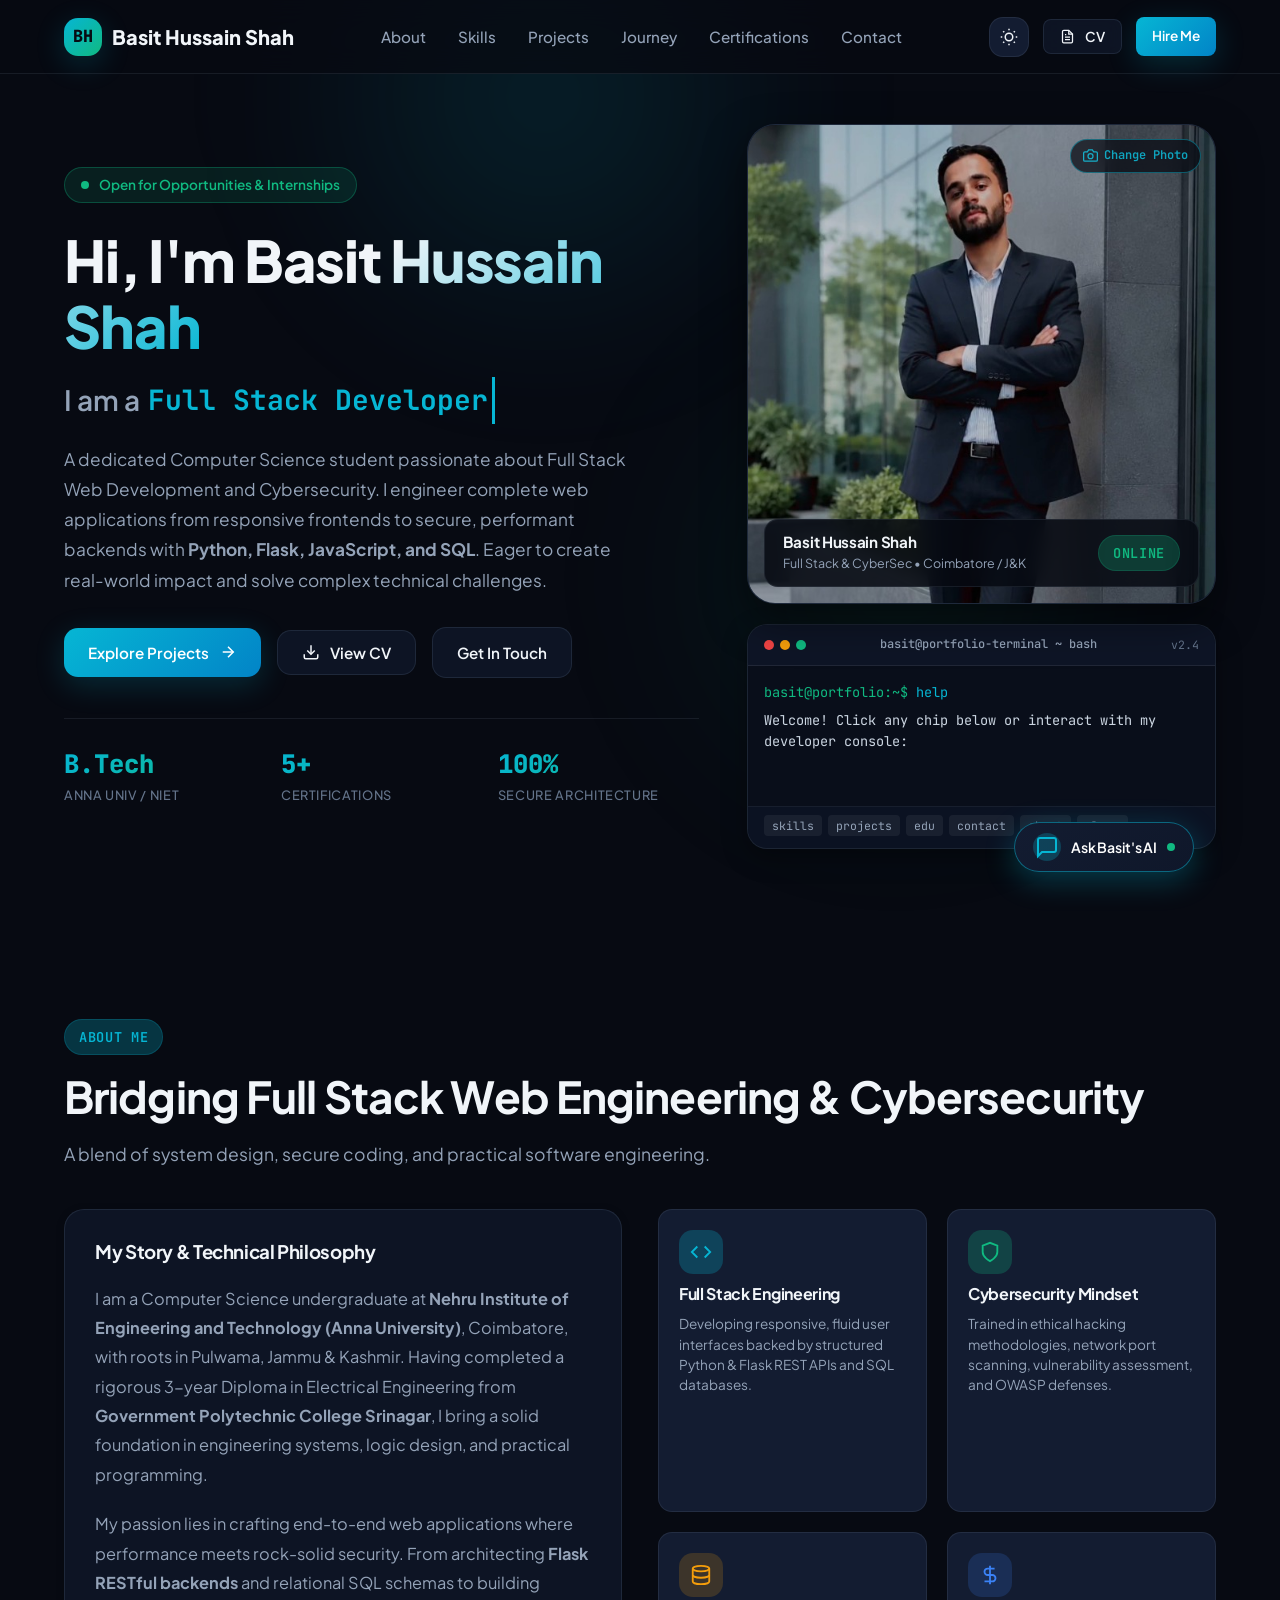
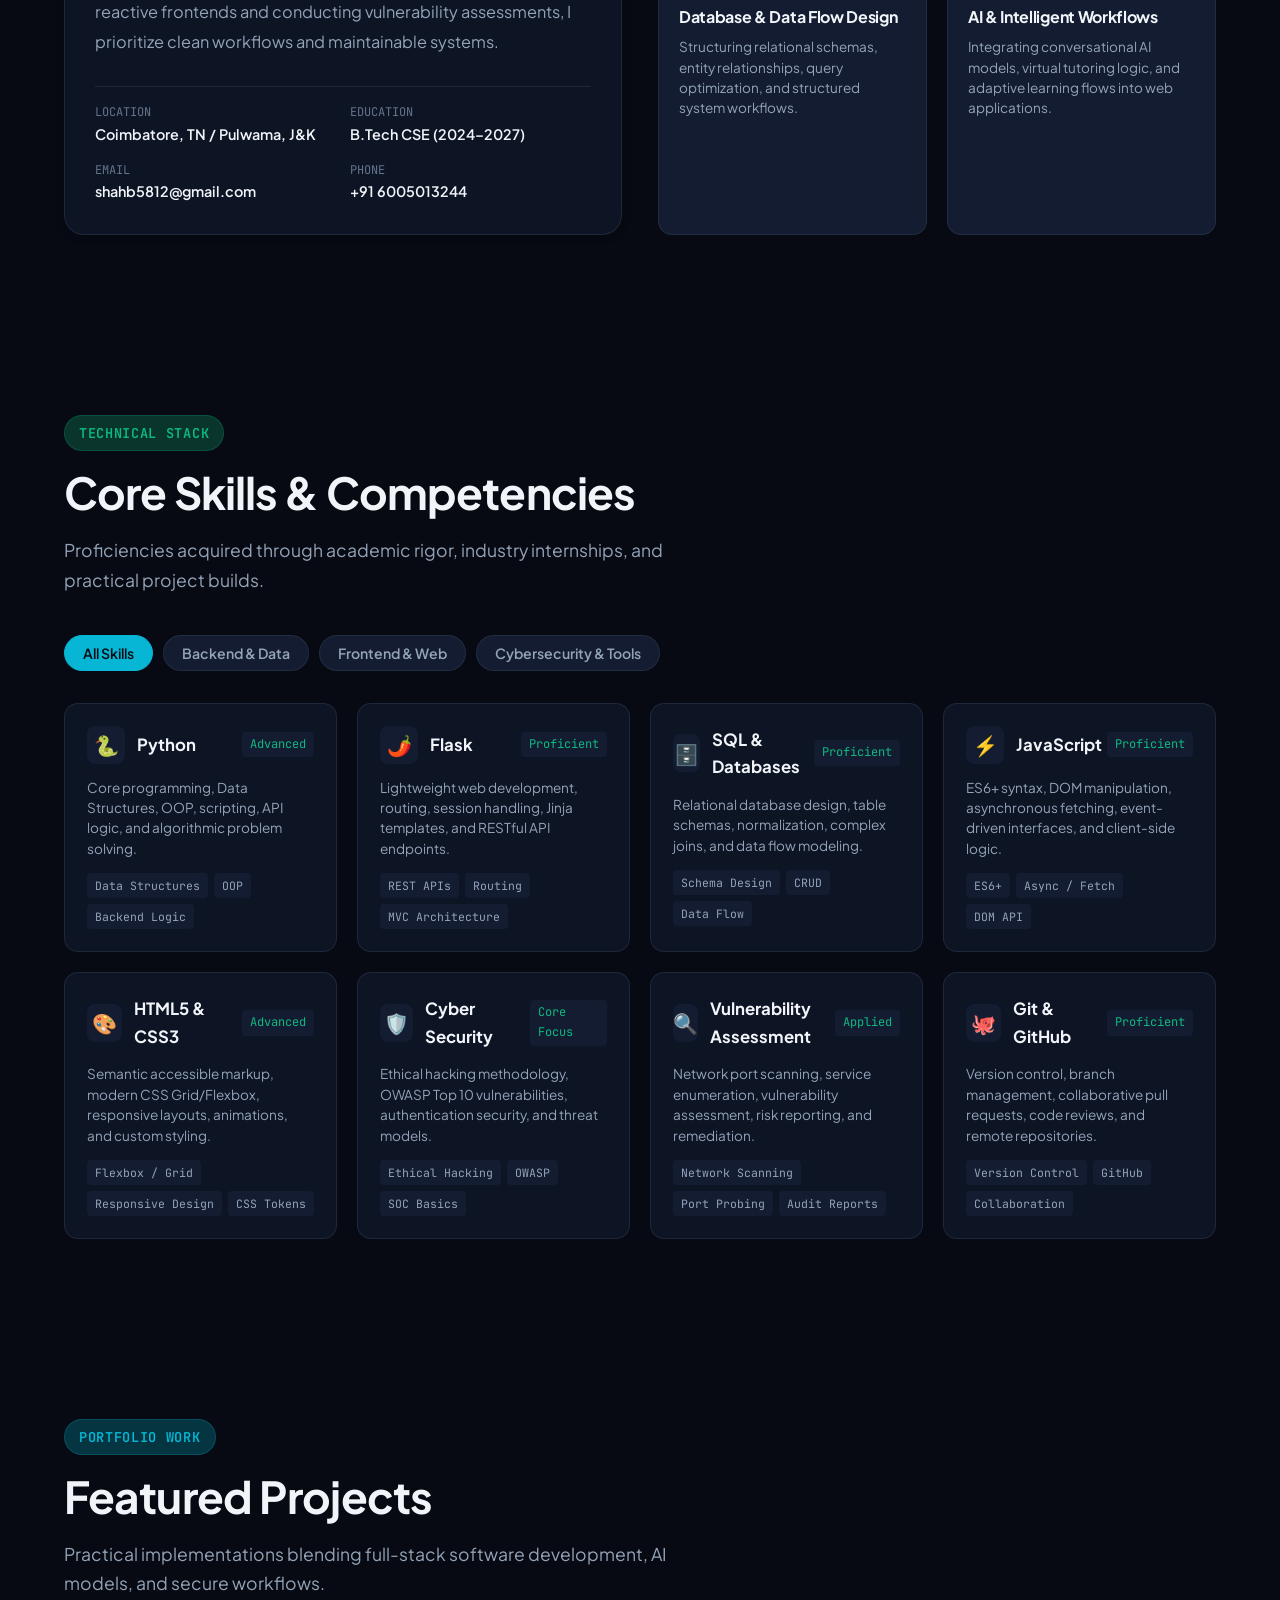
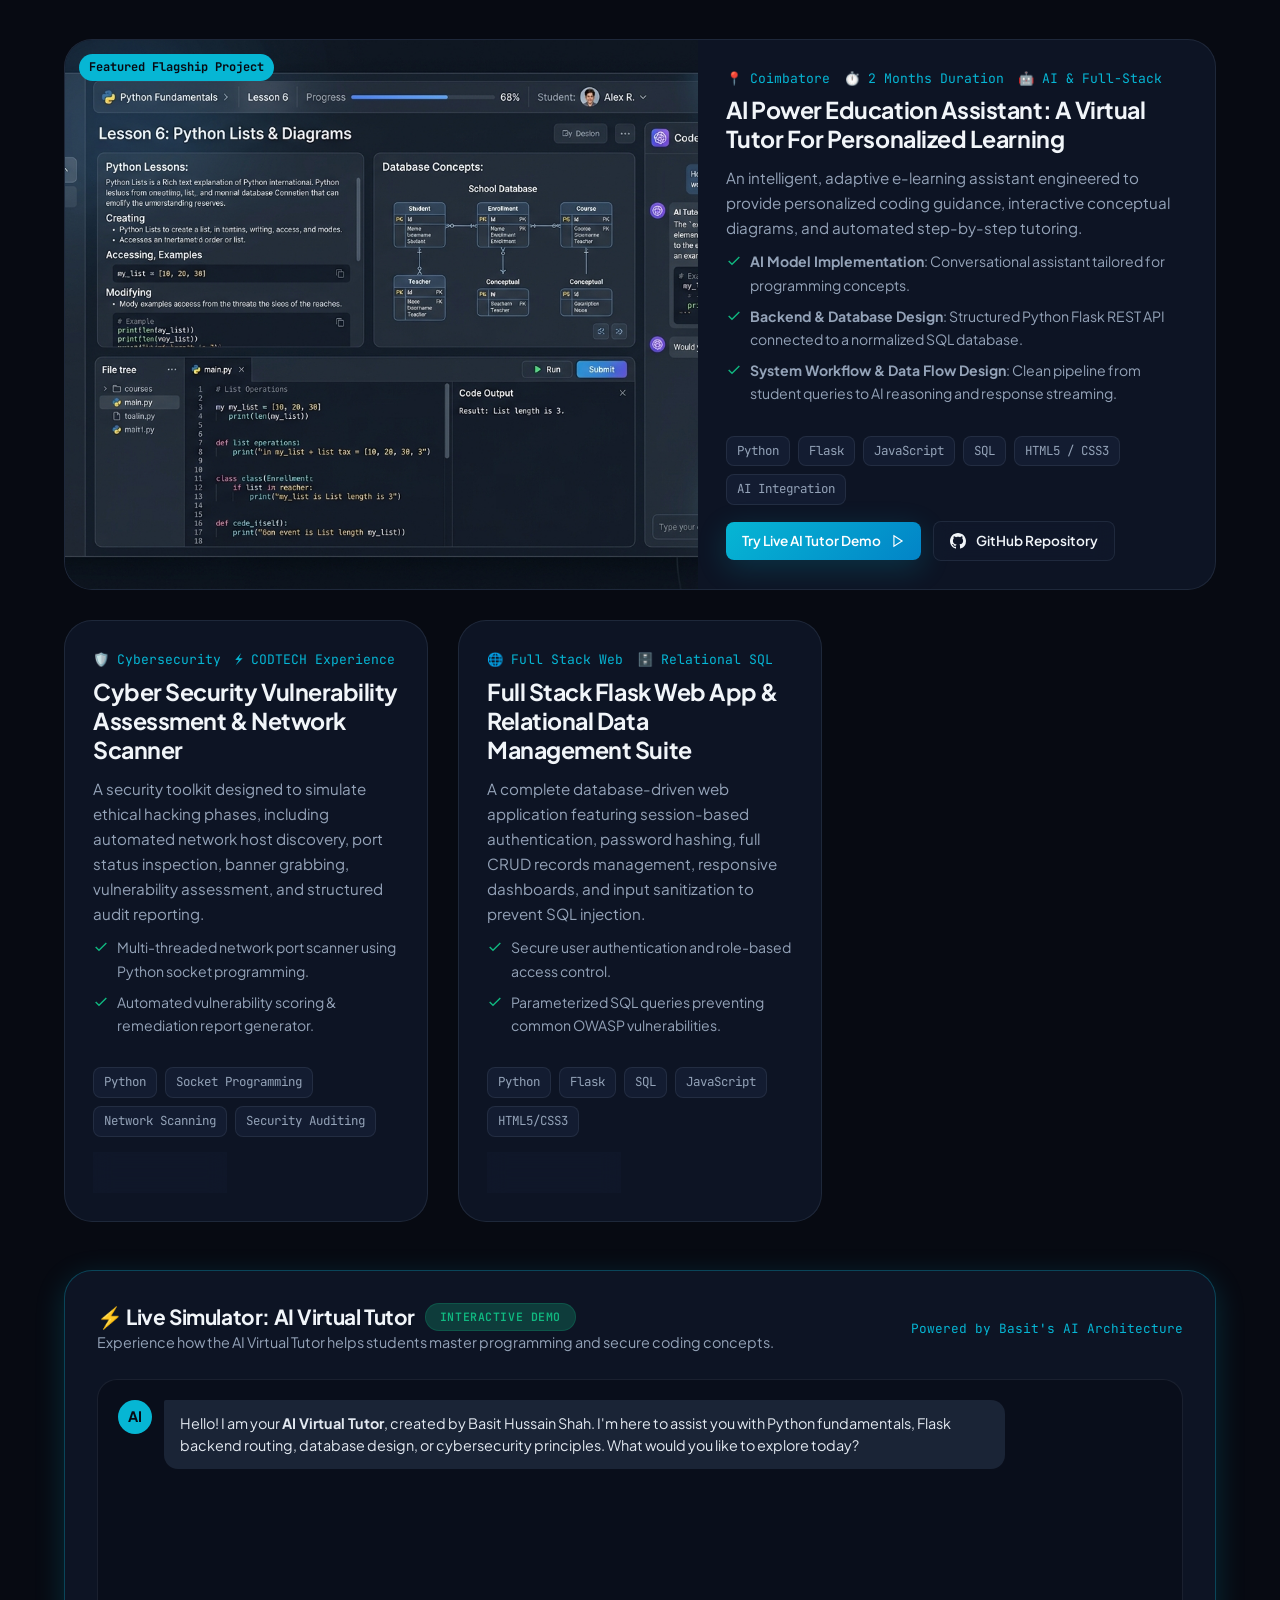
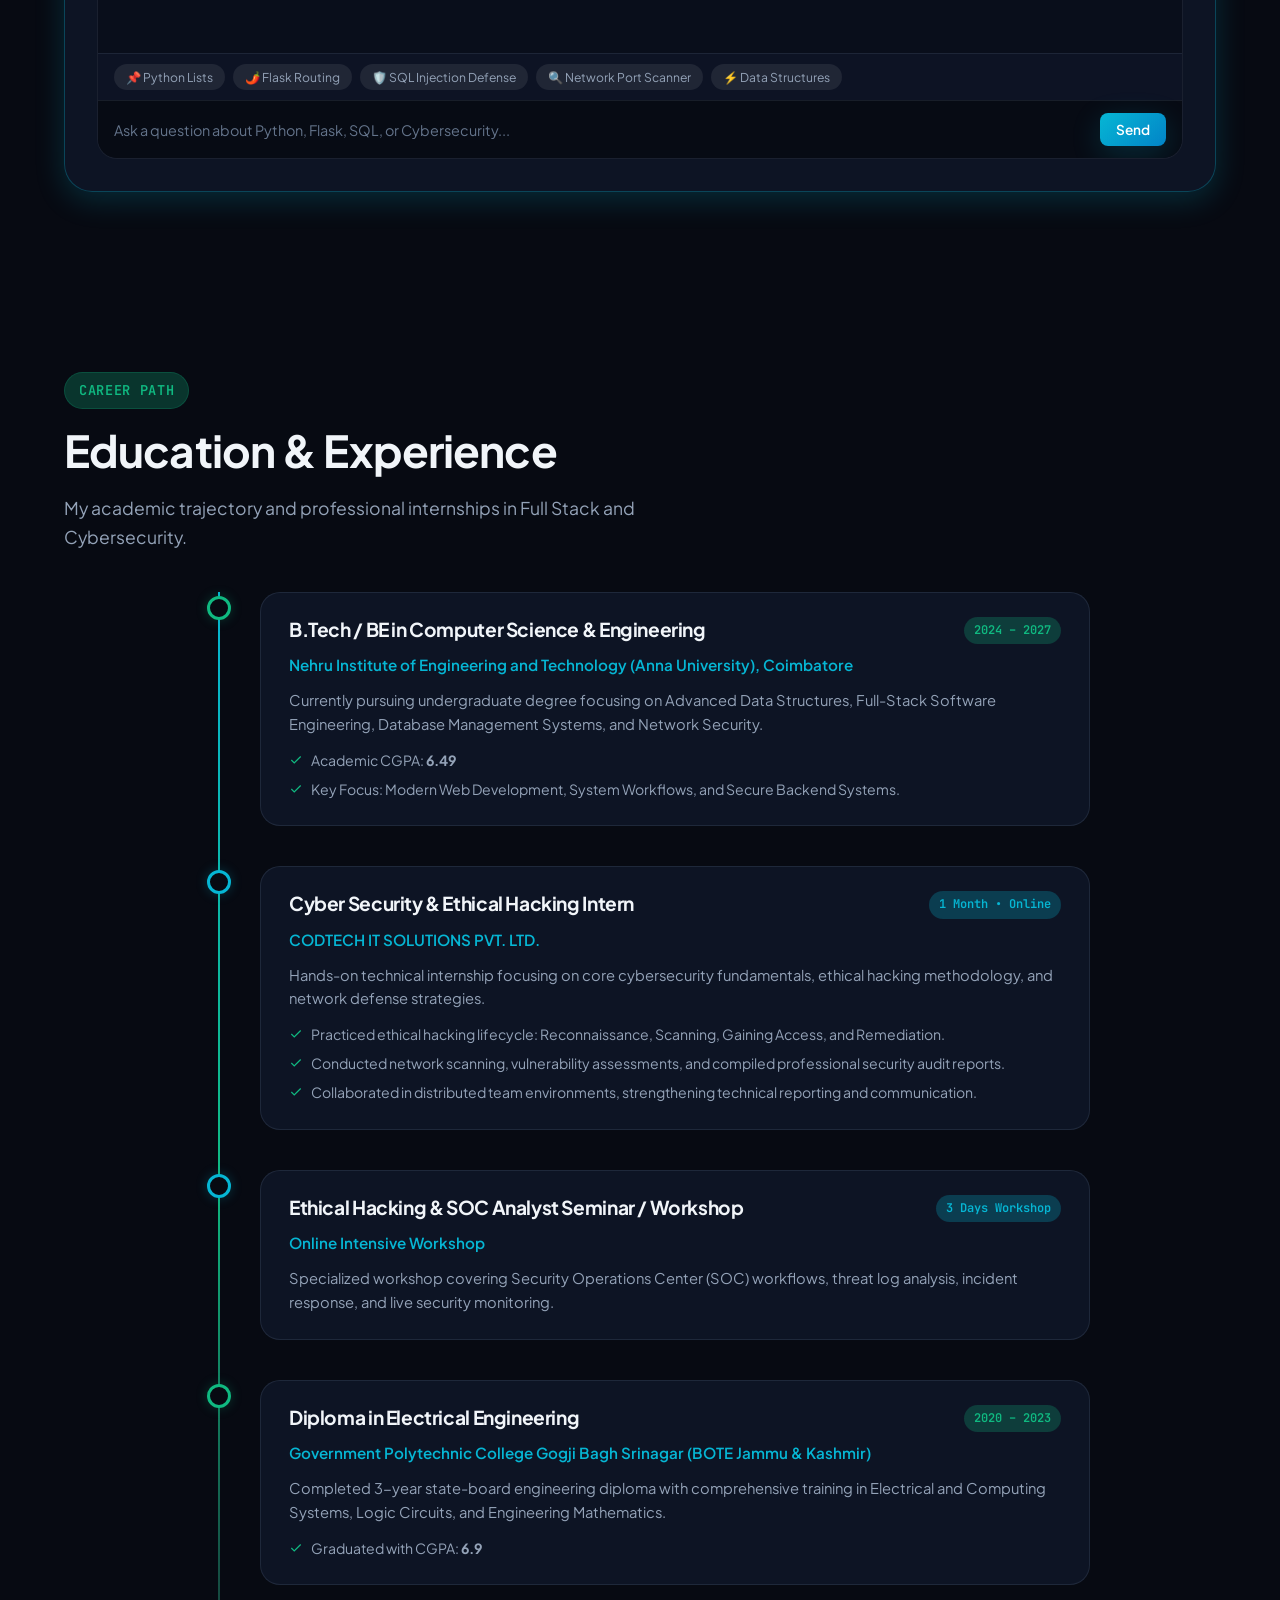
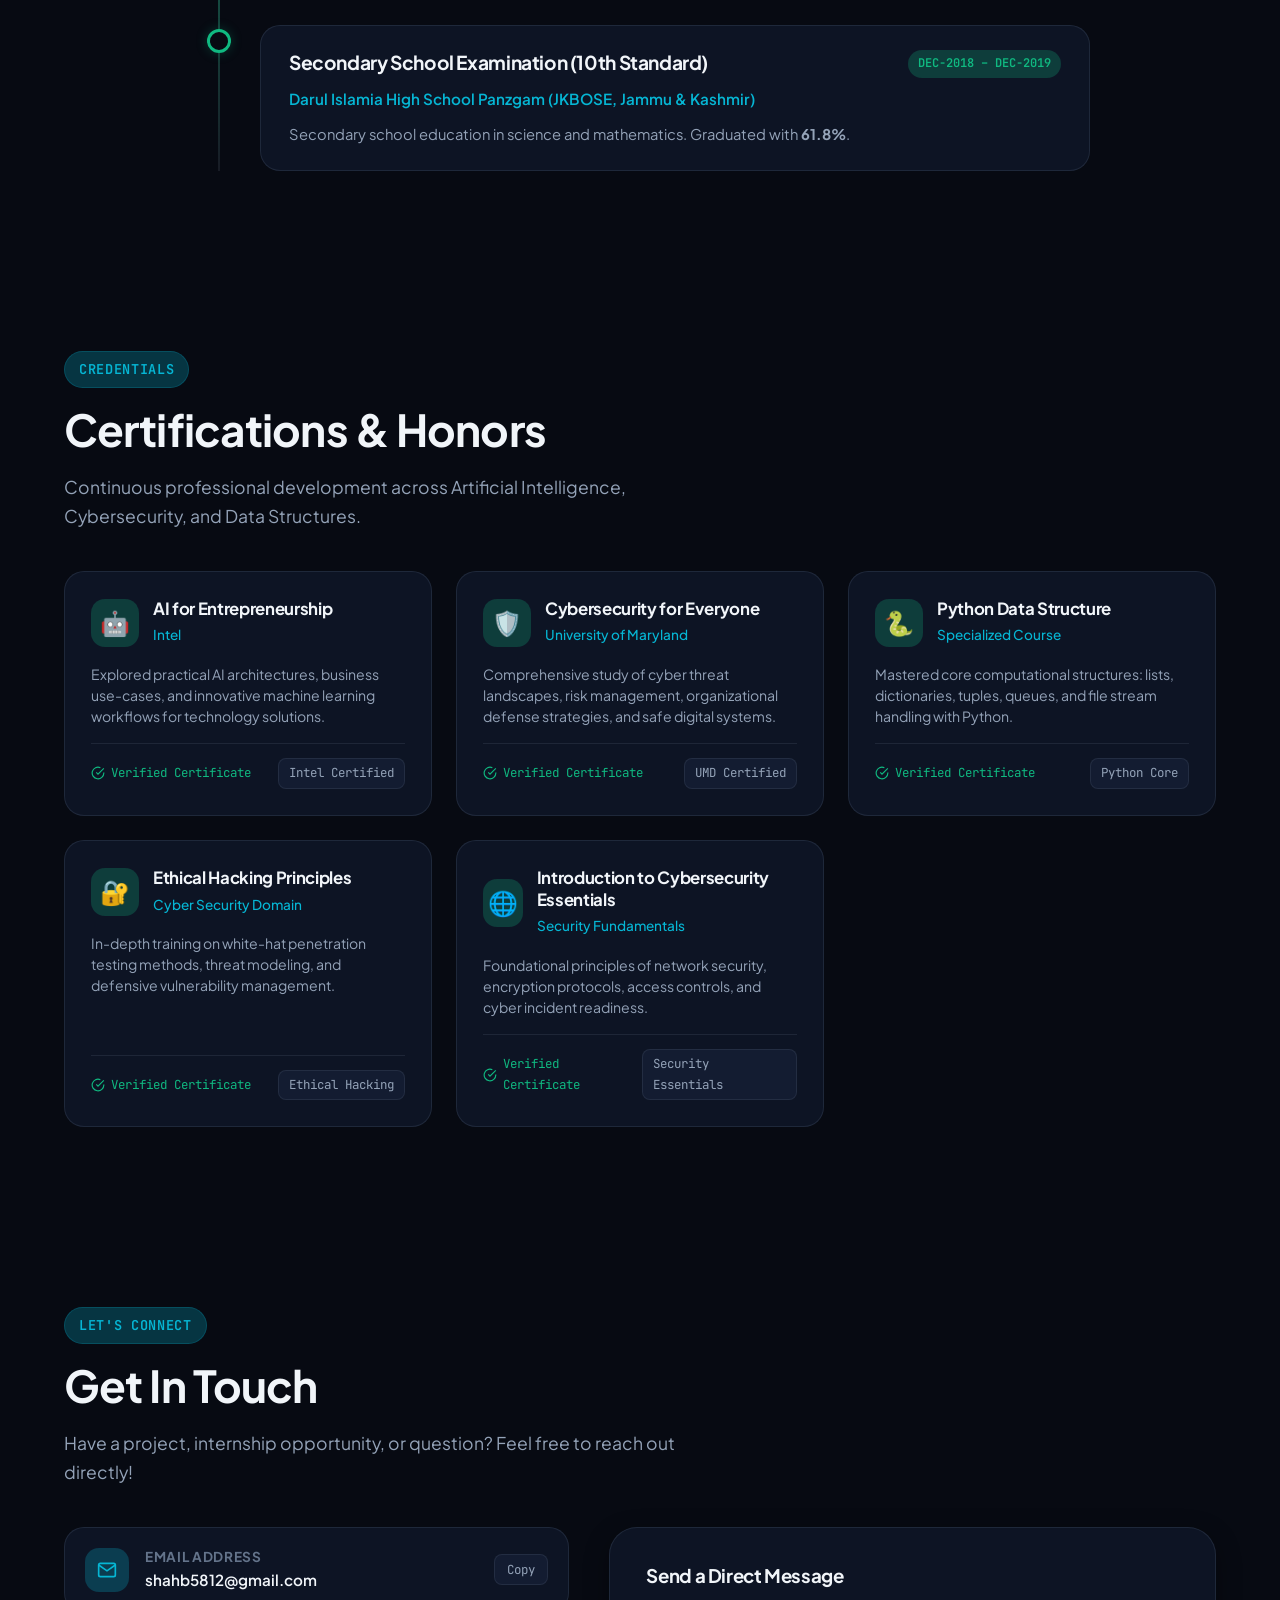
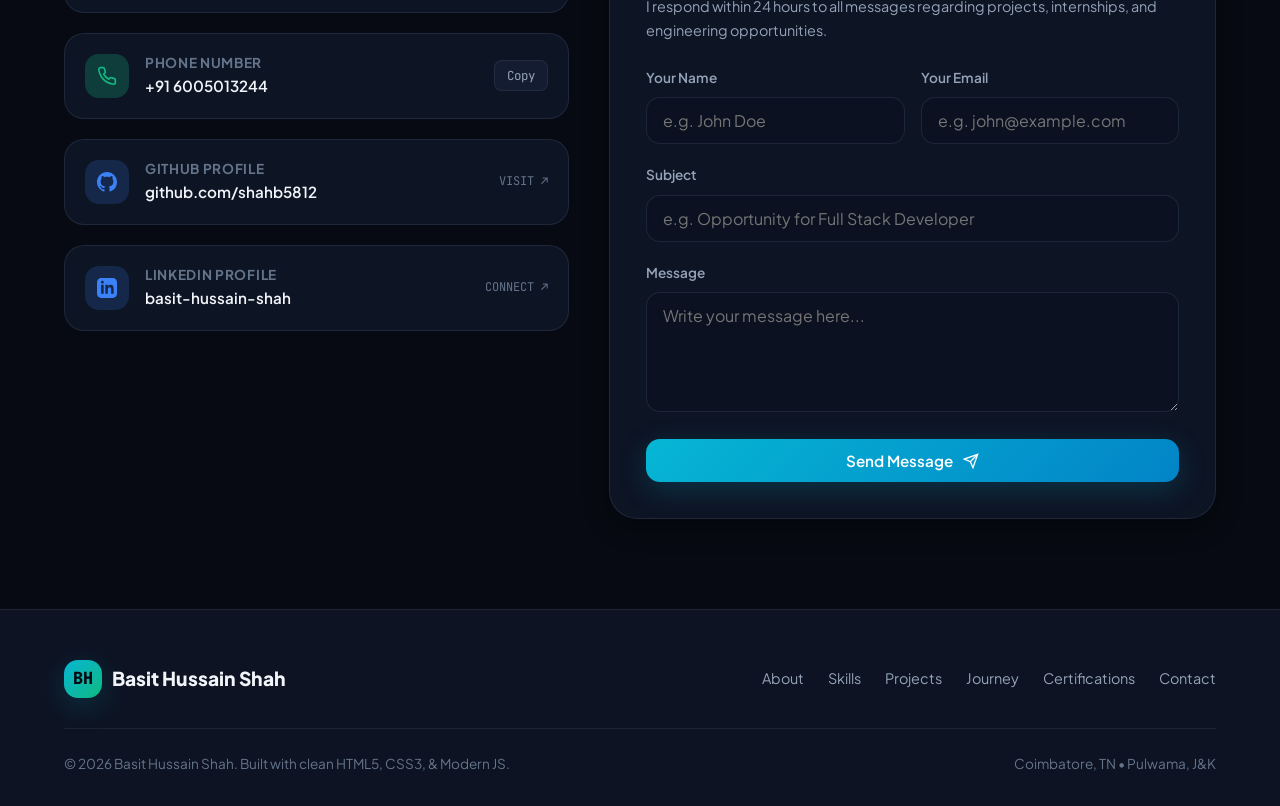
==== commit d8d1249b: "Add Python Flask backend, REST APIs, SQLite database, and Floating AI Chatbot" ====
--- a/index.html
+++ b/index.html
@@ -1167,5 +1167,6 @@
   <!-- Scripts -->
   <script src="js/ai-tutor-demo.js"></script>
   <script src="js/main.js"></script>
+  <script src="js/chatbot.js"></script>
 </body>
 </html>
--- a/css/style.css
+++ b/css/style.css
@@ -1983,3 +1983,358 @@
     padding: 20px;
   }
 }
+
+/* ==========================================================================
+   Floating AI Chatbot Styles
+   ========================================================================== */
+.chatbot-toggle-wrapper {
+  position: fixed;
+  bottom: 28px;
+  right: 86px;
+  z-index: 1000;
+}
+
+.chatbot-toggle-btn {
+  display: flex;
+  align-items: center;
+  gap: 10px;
+  padding: 10px 18px;
+  border-radius: var(--radius-full);
+  background: linear-gradient(135deg, var(--bg-tertiary), #0f172a);
+  border: 1px solid var(--border-focus);
+  color: #ffffff;
+  box-shadow: 0 8px 30px rgba(6, 182, 212, 0.3);
+  cursor: pointer;
+  transition: all var(--transition-smooth);
+}
+
+.chatbot-toggle-btn:hover {
+  transform: translateY(-3px);
+  box-shadow: 0 12px 35px rgba(6, 182, 212, 0.45);
+  border-color: var(--accent-cyan);
+}
+
+.bot-icon-glow {
+  width: 28px;
+  height: 28px;
+  border-radius: 50%;
+  display: flex;
+  align-items: center;
+  justify-content: center;
+  background: var(--accent-cyan-glow);
+  color: var(--accent-cyan);
+}
+
+.chatbot-toggle-label {
+  font-size: 0.88rem;
+  font-weight: 600;
+  letter-spacing: -0.01em;
+}
+
+.chatbot-pulse-dot {
+  width: 8px;
+  height: 8px;
+  border-radius: 50%;
+  background: var(--accent-emerald);
+  box-shadow: 0 0 0 0 rgba(16, 185, 129, 0.7);
+  animation: pulse-ring 2s infinite cubic-bezier(0.66, 0, 0, 1);
+}
+
+/* Chatbot Floating Window */
+.chatbot-window {
+  position: fixed;
+  bottom: 86px;
+  right: 28px;
+  width: 380px;
+  max-width: calc(100vw - 36px);
+  height: 520px;
+  max-height: calc(100vh - 120px);
+  background: rgba(11, 16, 30, 0.95);
+  border: 1px solid var(--border-focus);
+  border-radius: var(--radius-xl);
+  box-shadow: var(--shadow-lg), 0 0 30px rgba(6, 182, 212, 0.2);
+  backdrop-filter: blur(16px);
+  -webkit-backdrop-filter: blur(16px);
+  display: flex;
+  flex-direction: column;
+  overflow: hidden;
+  z-index: 1001;
+  opacity: 0;
+  visibility: hidden;
+  transform: translateY(20px) scale(0.95);
+  transition: all var(--transition-smooth);
+}
+
+[data-theme="light"] .chatbot-window {
+  background: rgba(255, 255, 255, 0.97);
+  border-color: rgba(2, 132, 199, 0.4);
+}
+
+.chatbot-window.active {
+  opacity: 1;
+  visibility: visible;
+  transform: translateY(0) scale(1);
+}
+
+.chatbot-header {
+  padding: 14px 18px;
+  background: rgba(15, 23, 42, 0.85);
+  border-bottom: 1px solid var(--border-subtle);
+  display: flex;
+  align-items: center;
+  justify-content: space-between;
+}
+
+[data-theme="light"] .chatbot-header {
+  background: #f1f5f9;
+}
+
+.chatbot-header-left {
+  display: flex;
+  align-items: center;
+  gap: 10px;
+}
+
+.bot-status-avatar {
+  width: 34px;
+  height: 34px;
+  border-radius: 50%;
+  background: linear-gradient(135deg, var(--accent-cyan), var(--accent-emerald));
+  color: #070a12;
+  font-weight: 800;
+  font-size: 0.85rem;
+  display: flex;
+  align-items: center;
+  justify-content: center;
+  position: relative;
+}
+
+.status-indicator {
+  position: absolute;
+  bottom: 0;
+  right: 0;
+  width: 10px;
+  height: 10px;
+  border-radius: 50%;
+  background: var(--accent-emerald);
+  border: 2px solid #070a12;
+}
+
+.bot-title-info h4 {
+  font-size: 0.92rem;
+  line-height: 1.2;
+}
+
+.api-status-badge {
+  font-family: var(--font-mono);
+  font-size: 0.68rem;
+  color: var(--accent-emerald);
+}
+
+.chatbot-header-actions {
+  display: flex;
+  align-items: center;
+  gap: 6px;
+}
+
+.bot-action-btn {
+  width: 30px;
+  height: 30px;
+  display: flex;
+  align-items: center;
+  justify-content: center;
+  border-radius: var(--radius-sm);
+  color: var(--text-secondary);
+  background: transparent;
+  transition: all var(--transition-fast);
+}
+
+.bot-action-btn:hover {
+  background: var(--bg-card-hover);
+  color: var(--text-primary);
+}
+
+/* Chat Messages */
+.chatbot-body {
+  flex: 1;
+  padding: 16px;
+  overflow-y: auto;
+  display: flex;
+  flex-direction: column;
+  gap: 12px;
+  background: transparent;
+}
+
+.bot-msg {
+  display: flex;
+  max-width: 88%;
+}
+
+.bot-incoming {
+  align-self: flex-start;
+}
+
+.bot-outgoing {
+  align-self: flex-end;
+}
+
+.bot-msg-bubble {
+  padding: 10px 14px;
+  border-radius: var(--radius-md);
+  font-size: 0.86rem;
+  line-height: 1.5;
+  word-break: break-word;
+}
+
+.bot-incoming .bot-msg-bubble {
+  background: rgba(30, 41, 59, 0.85);
+  color: #f1f5f9;
+  border-top-left-radius: 2px;
+  border: 1px solid var(--border-subtle);
+}
+
+[data-theme="light"] .bot-incoming .bot-msg-bubble {
+  background: #f1f5f9;
+  color: #0f172a;
+  border-color: #cbd5e1;
+}
+
+.bot-outgoing .bot-msg-bubble {
+  background: linear-gradient(135deg, #0284c7, var(--accent-cyan));
+  color: #ffffff;
+  border-top-right-radius: 2px;
+}
+
+.bot-msg-bubble code {
+  font-family: var(--font-mono);
+  background: rgba(0, 0, 0, 0.3);
+  padding: 2px 5px;
+  border-radius: 4px;
+  font-size: 0.8em;
+  color: var(--accent-emerald);
+}
+
+.code-block-wrapper pre {
+  background: #050811;
+  padding: 8px 10px;
+  border-radius: 6px;
+  overflow-x: auto;
+  margin-top: 6px;
+  font-family: var(--font-mono);
+  font-size: 0.8em;
+  color: #e2e8f0;
+}
+
+/* Typing Indicator */
+.typing-dots {
+  display: inline-flex;
+  align-items: center;
+  gap: 4px;
+  padding-block: 4px;
+}
+
+.typing-dots span {
+  width: 6px;
+  height: 6px;
+  border-radius: 50%;
+  background: var(--accent-cyan);
+  animation: typing-bounce 1.4s infinite ease-in-out both;
+}
+
+.typing-dots span:nth-child(1) { animation-delay: -0.32s; }
+.typing-dots span:nth-child(2) { animation-delay: -0.16s; }
+
+@keyframes typing-bounce {
+  0%, 80%, 100% { transform: scale(0); }
+  40% { transform: scale(1); }
+}
+
+/* Suggestion Chips */
+.chatbot-chips {
+  display: flex;
+  gap: 6px;
+  padding: 8px 14px;
+  overflow-x: auto;
+  background: rgba(15, 23, 42, 0.4);
+  border-top: 1px solid var(--border-subtle);
+  scrollbar-width: thin;
+}
+
+.bot-chip {
+  font-size: 0.72rem;
+  padding: 4px 10px;
+  border-radius: var(--radius-full);
+  background: rgba(255, 255, 255, 0.06);
+  color: var(--text-secondary);
+  border: 1px solid var(--border-subtle);
+  white-space: nowrap;
+  transition: all var(--transition-fast);
+  cursor: pointer;
+}
+
+.bot-chip:hover {
+  background: var(--accent-cyan);
+  color: #070a12;
+  border-color: var(--accent-cyan);
+}
+
+/* Input Form */
+.chatbot-footer {
+  display: flex;
+  padding: 10px 14px;
+  background: rgba(7, 10, 18, 0.9);
+  border-top: 1px solid var(--border-subtle);
+  gap: 8px;
+}
+
+[data-theme="light"] .chatbot-footer {
+  background: #ffffff;
+}
+
+.chatbot-footer input {
+  flex: 1;
+  background: transparent;
+  border: none;
+  color: var(--text-primary);
+  font-size: 0.88rem;
+  outline: none;
+}
+
+.chatbot-footer input::placeholder {
+  color: var(--text-muted);
+}
+
+.bot-send-btn {
+  width: 34px;
+  height: 34px;
+  border-radius: var(--radius-sm);
+  background: var(--accent-cyan);
+  color: #070a12;
+  display: flex;
+  align-items: center;
+  justify-content: center;
+  transition: all var(--transition-fast);
+}
+
+.bot-send-btn:hover {
+  transform: scale(1.06);
+  background: #0284c7;
+  color: #ffffff;
+}
+
+@media (max-width: 480px) {
+  .chatbot-toggle-label {
+    display: none;
+  }
+  .chatbot-toggle-wrapper {
+    right: 76px;
+    bottom: 22px;
+  }
+  .chatbot-window {
+    right: 12px;
+    bottom: 74px;
+    width: calc(100vw - 24px);
+    height: 480px;
+  }
+}
+
